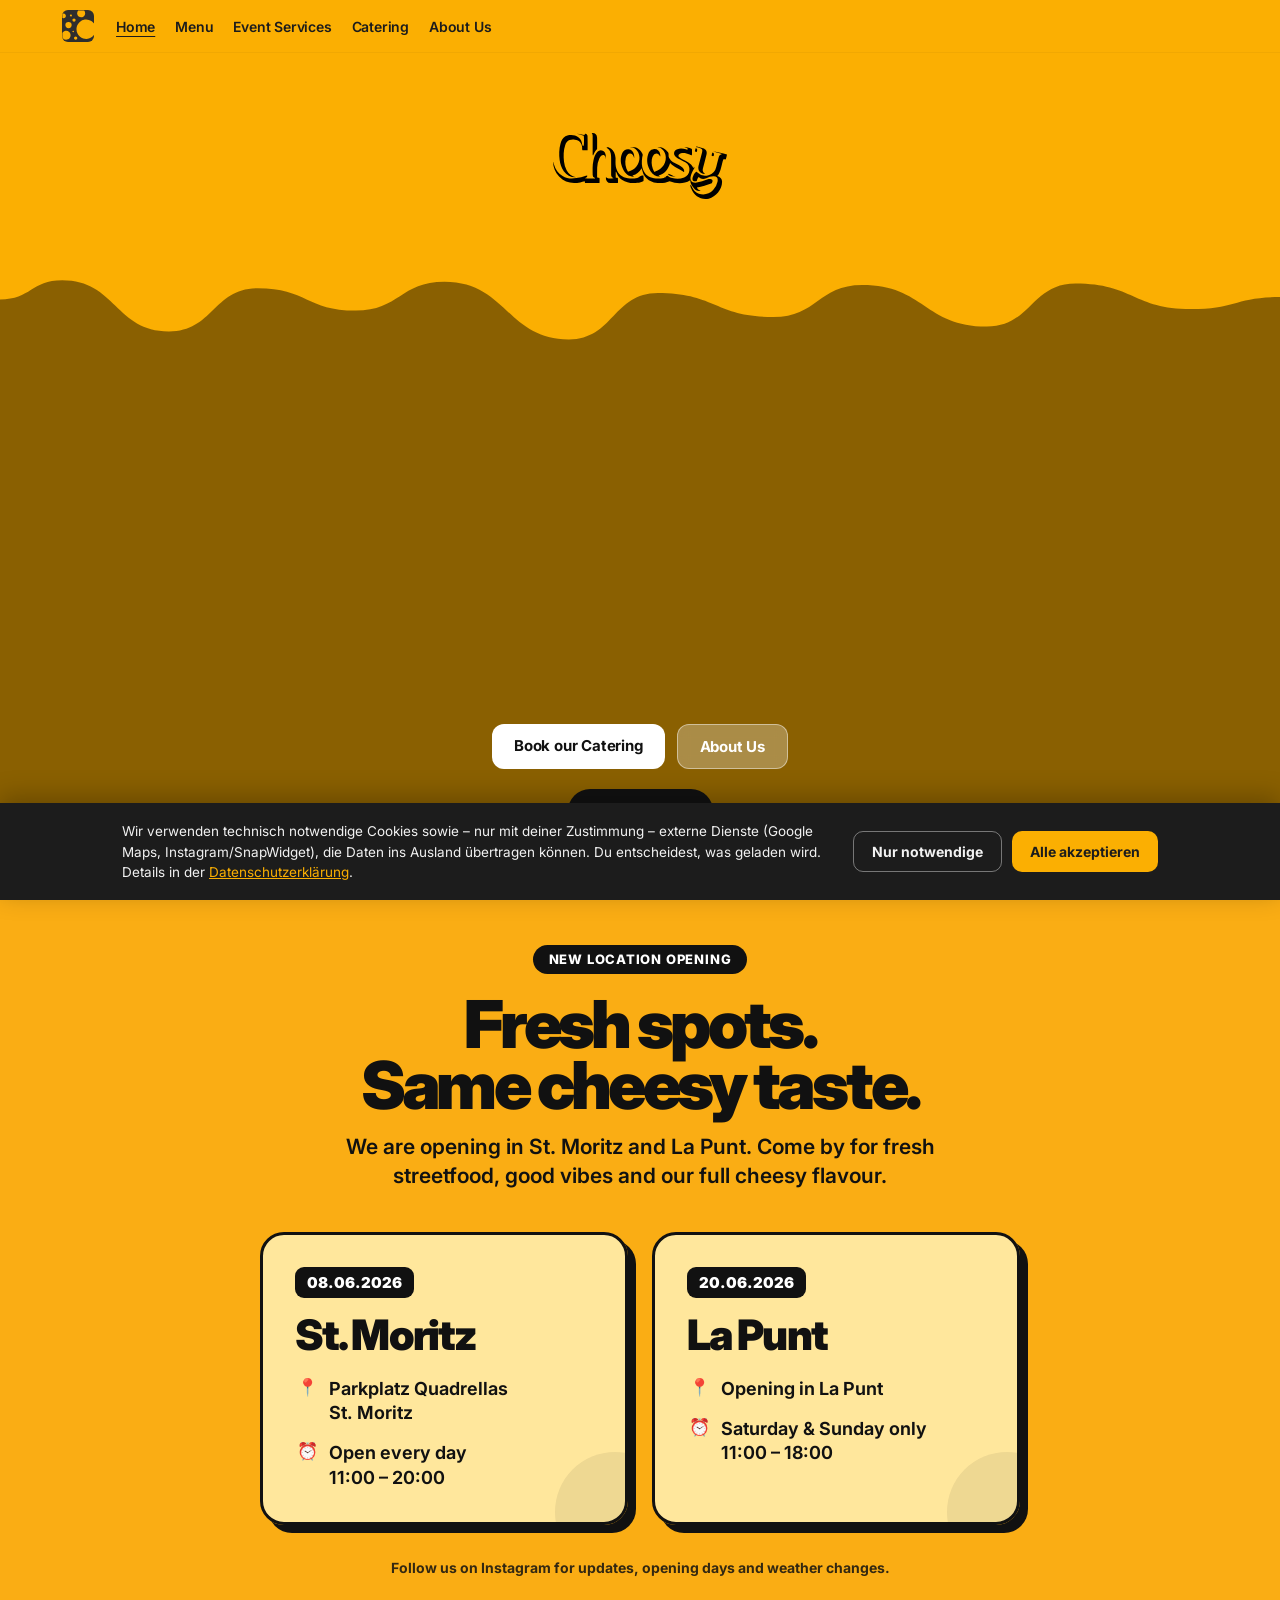
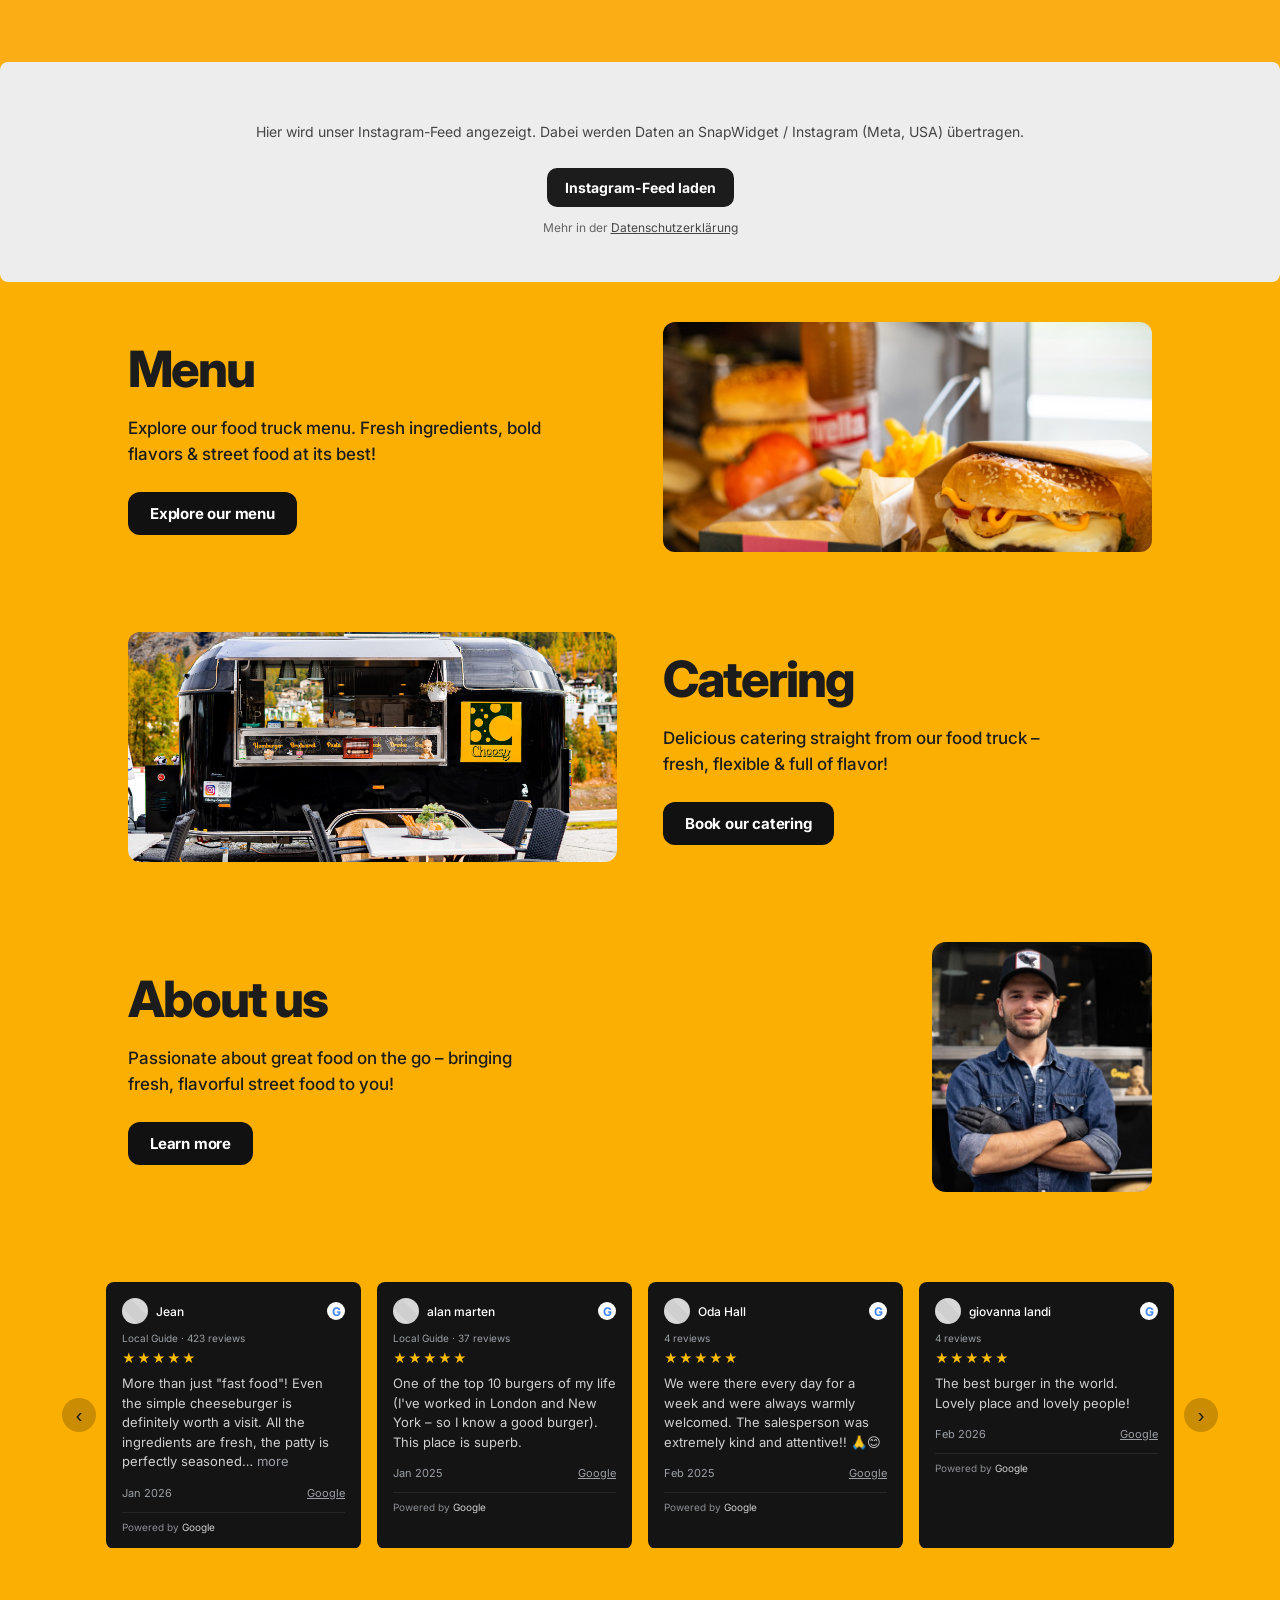
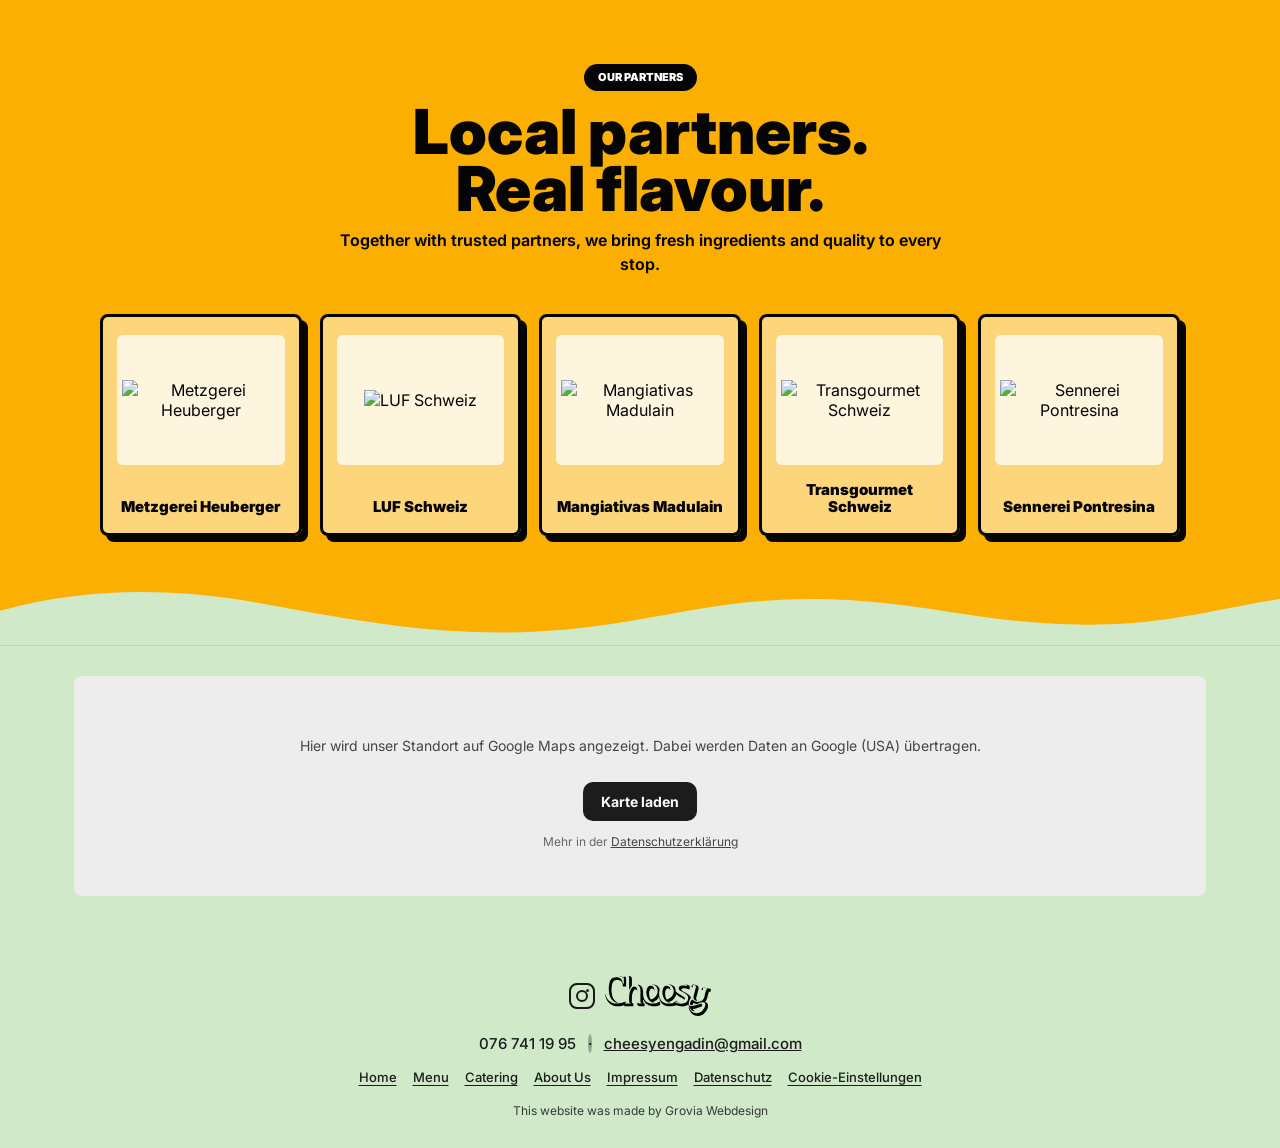
==== index.html @ 4185162b "Add legal compliance for Switzerland: Impressum, privacy policy, cookie consent banner - impressum.h" ====
﻿<!DOCTYPE html>
<html lang="en">
<head>
  <meta charset="UTF-8" />
  <meta name="viewport" content="width=device-width, initial-scale=1.0" />
  <title>Cheesy Engadin – Streetfood and Catering</title>
  <meta name="description" content="Family-run catering emphasizing local, flavorful offerings from the Engadin valley." />
  <link rel="preconnect" href="https://fonts.googleapis.com" />
  <link rel="preconnect" href="https://fonts.gstatic.com" crossorigin />
  <link href="https://fonts.googleapis.com/css2?family=Inter:wght@400;500;600;700;800;900&family=Pacifico&display=swap" rel="stylesheet" />
  <link rel="stylesheet" href="styles.css" />
</head>
<body>

  <!-- 1. HEADER / NAVBAR -->
  <header class="navbar">
    <div class="nav-inner">
      <a href="index.html" class="nav-logo" aria-label="Cheesy home">
        <img src="assets/käselogo.svg" alt="Cheesy" class="nav-logo-cheese" />
      </a>
      <nav class="nav-links" id="navLinks">
        <a href="index.html" class="active">Home</a>
        <a href="menu.html">Menu</a>
        <a href="event-services.html">Event Services</a>
        <a href="catering.html">Catering</a>
        <a href="about-us.html">About Us</a>
      </nav>
      <button class="nav-toggle" id="navToggle" aria-label="Menu" aria-expanded="false">
        <span></span><span></span><span></span>
      </button>
    </div>
  </header>

  <!-- 2. LOGO AREA -->
  <div class="logo-area">
    <a href="index.html" aria-label="Cheesy">
      <img src="assets/schriftzug.svg" alt="Cheesy" class="logo-img" />
    </a>
  </div>

  <!-- 3 + 4. HERO with melting cheese overlay -->
  <section class="hero">
    <!-- melting cheese SVG sits between yellow header area and hero image -->
    <div class="cheese-drip" aria-hidden="true">
      <svg viewBox="0 0 1440 120" preserveAspectRatio="none" xmlns="http://www.w3.org/2000/svg"><path style="fill:#fbaf02" d="M0,58 C35,58 35,34 70,34 C130,34 130,98 190,98 C240,98 240,44 290,44 C345,44 345,72 400,72 C450,72 450,36 500,36 C570,36 570,108 640,108 C690,108 690,50 740,50 C805,50 805,80 870,80 C920,80 920,40 970,40 C1040,40 1040,92 1110,92 C1160,92 1160,38 1210,38 C1275,38 1275,70 1340,70 C1390,70 1390,55 1440,55 L1440,0 L0,0 Z"/></svg>
    </div>

    <div class="hero-media">
      <video class="hero-video" autoplay muted loop playsinline>
        <source src="assets/hero_video.mp4" type="video/mp4">
      </video>
      <div class="hero-overlay"></div>
      <div class="hero-content">
        <div class="hero-buttons">
          <a href="catering.html" class="btn btn-hero-primary">Book our Catering</a>
          <a href="about-us.html" class="btn btn-hero-secondary">About Us</a>
        </div>
        <button class="hero-sound-btn" id="soundToggle" onclick="toggleSound()">
          <span class="hero-sound-icon">🔇</span>
          <span class="hero-sound-label">Sound Off</span>
        </button>
      </div>
    </div>
  </section>

  <script>
    function toggleSound() {
      const video = document.querySelector('.hero-video');
      const btn = document.getElementById('soundToggle');
      const icon = btn.querySelector('.hero-sound-icon');
      const label = btn.querySelector('.hero-sound-label');
      video.muted = !video.muted;
      if (video.muted) {
        icon.textContent = '🔇';
        label.textContent = 'Sound Off';
      } else {
        icon.textContent = '🔊';
        label.textContent = 'Sound On';
      }
    }
  </script>

  <!-- 5. OPENING -->
  <section class="cheesy-opening-section">
  <style>
    .cheesy-opening-section {
      width: 100%;
      background: #FAAD14;
      padding: 56px 18px 64px;
      font-family: Inter, Arial, sans-serif;
      color: #111;
      box-sizing: border-box;
      overflow: hidden;
    }

    .cheesy-opening-wrapper {
      max-width: 1040px;
      margin: 0 auto;
      text-align: center;
    }

    .cheesy-opening-label {
      display: inline-block;
      background: #111;
      color: #fff;
      font-size: 11px;
      font-weight: 800;
      letter-spacing: 0.06em;
      text-transform: uppercase;
      padding: 7px 13px;
      border-radius: 999px;
      margin-bottom: 20px;
      line-height: 1;
    }

    .cheesy-opening-title {
      font-size: clamp(38px, 10vw, 66px);
      line-height: 0.92;
      font-weight: 900;
      margin: 0 auto 18px;
      letter-spacing: -0.055em;
      max-width: 720px;
    }

    .cheesy-opening-subtitle {
      font-size: clamp(16px, 4vw, 21px);
      line-height: 1.35;
      max-width: 620px;
      margin: 0 auto 34px;
      font-weight: 600;
    }

    .cheesy-opening-cards {
      display: grid;
      grid-template-columns: 1fr;
      gap: 24px;
      text-align: left;
      max-width: 760px;
      margin: 0 auto;
    }

    .cheesy-opening-card {
      background: rgba(255, 235, 165, 0.94);
      border: 3px solid #111;
      border-radius: 22px;
      padding: 26px 24px 28px;
      box-shadow: 7px 7px 0 #111;
      box-sizing: border-box;
      position: relative;
      overflow: hidden;
    }

    .cheesy-opening-card::after {
      content: "";
      position: absolute;
      width: 120px;
      height: 120px;
      right: -50px;
      bottom: -50px;
      background: #111;
      opacity: 0.07;
      border-radius: 50%;
      pointer-events: none;
    }

    .cheesy-opening-date {
      display: inline-block;
      background: #111;
      color: #fff;
      font-size: 13px;
      font-weight: 900;
      padding: 8px 12px;
      border-radius: 9px;
      margin-bottom: 18px;
      line-height: 1;
      white-space: nowrap;
    }

    .cheesy-opening-card h3 {
      font-size: clamp(31px, 8vw, 42px);
      line-height: 0.92;
      font-weight: 900;
      margin: 0 0 22px;
      letter-spacing: -0.045em;
    }

    .cheesy-opening-info {
      display: flex;
      flex-direction: column;
      gap: 16px;
      font-size: 17px;
      line-height: 1.35;
      font-weight: 650;
    }

    .cheesy-opening-info-row {
      display: grid;
      grid-template-columns: 24px 1fr;
      gap: 10px;
      align-items: start;
    }

    .cheesy-opening-icon {
      width: 24px;
      font-size: 17px;
      line-height: 1.25;
      text-align: center;
    }

    .cheesy-opening-note {
      margin: 34px auto 0;
      font-size: 14px;
      line-height: 1.35;
      font-weight: 700;
      max-width: 520px;
      opacity: 0.85;
    }

    @media (min-width: 760px) {
      .cheesy-opening-section {
        padding: 72px 24px 84px;
      }

      .cheesy-opening-label {
        font-size: 13px;
        padding: 8px 16px;
      }

      .cheesy-opening-subtitle {
        margin-bottom: 42px;
      }

      .cheesy-opening-cards {
        grid-template-columns: repeat(2, minmax(0, 1fr));
      }

      .cheesy-opening-card {
        padding: 32px;
        border-radius: 24px;
        box-shadow: 8px 8px 0 #111;
      }

      .cheesy-opening-date {
        font-size: 15px;
      }

      .cheesy-opening-info {
        font-size: 18px;
      }
    }

    @media (max-width: 420px) {
      .cheesy-opening-section {
        padding: 48px 14px 56px;
      }

      .cheesy-opening-title {
        font-size: 40px;
        max-width: 330px;
      }

      .cheesy-opening-subtitle {
        font-size: 15px;
        max-width: 320px;
      }

      .cheesy-opening-card {
        padding: 24px 20px 26px;
        box-shadow: 6px 6px 0 #111;
      }

      .cheesy-opening-card h3 {
        font-size: 34px;
      }

      .cheesy-opening-info {
        font-size: 15px;
      }
    }
  </style>

  <div class="cheesy-opening-wrapper">
    <div class="cheesy-opening-label">New Location Opening</div>

    <h2 class="cheesy-opening-title">
      Fresh spots.<br>
      Same cheesy taste.
    </h2>

    <p class="cheesy-opening-subtitle">
      We are opening in St. Moritz and La Punt. Come by for fresh streetfood, good vibes and our full cheesy flavour.
    </p>

    <div class="cheesy-opening-cards">
      <article class="cheesy-opening-card">
        <span class="cheesy-opening-date">08.06.2026</span>

        <h3>St. Moritz</h3>

        <div class="cheesy-opening-info">
          <div class="cheesy-opening-info-row">
            <span class="cheesy-opening-icon">📍</span>
            <span>Parkplatz Quadrellas<br>St. Moritz</span>
          </div>

          <div class="cheesy-opening-info-row">
            <span class="cheesy-opening-icon">⏰</span>
            <span>Open every day<br>11:00 – 20:00</span>
          </div>
        </div>
      </article>

      <article class="cheesy-opening-card">
        <span class="cheesy-opening-date">20.06.2026</span>

        <h3>La Punt</h3>

        <div class="cheesy-opening-info">
          <div class="cheesy-opening-info-row">
            <span class="cheesy-opening-icon">📍</span>
            <span>Opening in La Punt</span>
          </div>

          <div class="cheesy-opening-info-row">
            <span class="cheesy-opening-icon">⏰</span>
            <span>Saturday & Sunday only<br>11:00 – 18:00</span>
          </div>
        </div>
      </article>
    </div>

    <div class="cheesy-opening-note">
      Follow us on Instagram for updates, opening days and weather changes.
    </div>
  </div>
</section>

  <!-- 6. INSTAGRAM GRID -->
  <section class="insta-grid" aria-label="Instagram feed">
    <!-- SnapWidget (lädt erst nach Cookie-Zustimmung) -->
    <script type="text/plain" data-consent-script="https://snapwidget.com/js/snapwidget.js"></script>
    <iframe data-consent-src="https://snapwidget.com/embed/1098520" class="snapwidget-widget" allowtransparency="true" frameborder="0" scrolling="no" style="border:none; overflow:hidden; width:100%; display:none;" title="CheesyEngadin"></iframe>
    <div class="consent-placeholder">
      <p>Hier wird unser Instagram-Feed angezeigt. Dabei werden Daten an SnapWidget&nbsp;/&nbsp;Instagram (Meta, USA) übertragen.</p>
      <button class="consent-load-btn" type="button">Instagram-Feed laden</button>
      <p style="font-size:12px;opacity:.8;margin:0">Mehr in der <a href="datenschutz.html">Datenschutzerklärung</a></p>
    </div>
  </section>

  <!-- 7. MENU -->
  <section class="feature" id="menu">
    <div class="feature-text">
      <h2 class="feature-title">Menu</h2>
      <p class="feature-body">Explore our food truck menu. Fresh ingredients, bold flavors &amp; street food at its best!</p>
      <a href="menu.html" class="btn">Explore our menu</a>
    </div>
    <img src="assets/menusection.jpg" alt="Menu" class="feature-media feature-img" />
  </section>

  <!-- 8. CATERING (reversed) -->
  <section class="feature reverse" id="catering">
    <img src="assets/cateringsection.jpg" alt="Catering" class="feature-media feature-img" />
    <div class="feature-text">
      <h2 class="feature-title">Catering</h2>
      <p class="feature-body">Delicious catering straight from our food truck – fresh, flexible &amp; full of flavor!</p>
      <a href="catering.html" class="btn">Book our catering</a>
    </div>
  </section>

  <!-- 9. ABOUT US -->
  <section class="feature" id="about">
    <div class="feature-text">
      <h2 class="feature-title">About us</h2>
      <p class="feature-body">Passionate about great food on the go – bringing fresh, flavorful street food to you!</p>
      <a href="about-us.html" class="btn">Learn more</a>
    </div>
    <img src="assets/aboutussection.jpg" alt="About us" class="feature-media feature-img portrait" />
  </section>

  <!-- 10. REVIEWS -->
  <section class="reviews">
    <button class="review-nav prev" aria-label="Previous reviews" id="reviewPrev">‹</button>

    <div class="review-viewport">
    <div class="review-track" id="reviewTrack">

      <article class="review-card">
        <div class="review-head">
          <span class="placeholder review-avatar"></span>
          <span class="review-name">Jean</span>
          <span class="review-g" aria-hidden="true">G</span>
        </div>
        <div class="review-meta">Local Guide · 423 reviews</div>
        <div class="stars" aria-label="5 stars">★★★★★</div>
        <p class="review-text">More than just "fast food"! Even the simple cheeseburger is definitely worth a visit. All the ingredients are fresh, the patty is perfectly seasoned… <span class="more">more</span></p>
        <div class="review-foot">
          <span class="review-date">Jan 2026</span>
          <a href="https://www.google.com/maps/place/Cheesy+Engadin" target="_blank" class="review-learn">Google</a>
        </div>
        <div class="review-powered">Powered by <span>Google</span></div>
      </article>

      <article class="review-card">
        <div class="review-head">
          <span class="placeholder review-avatar"></span>
          <span class="review-name">alan marten</span>
          <span class="review-g" aria-hidden="true">G</span>
        </div>
        <div class="review-meta">Local Guide · 37 reviews</div>
        <div class="stars" aria-label="5 stars">★★★★★</div>
        <p class="review-text">One of the top 10 burgers of my life (I've worked in London and New York – so I know a good burger). This place is superb.</p>
        <div class="review-foot">
          <span class="review-date">Jan 2025</span>
          <a href="https://www.google.com/maps/place/Cheesy+Engadin" target="_blank" class="review-learn">Google</a>
        </div>
        <div class="review-powered">Powered by <span>Google</span></div>
      </article>

      <article class="review-card">
        <div class="review-head">
          <span class="placeholder review-avatar"></span>
          <span class="review-name">Oda Hall</span>
          <span class="review-g" aria-hidden="true">G</span>
        </div>
        <div class="review-meta">4 reviews</div>
        <div class="stars" aria-label="5 stars">★★★★★</div>
        <p class="review-text">We were there every day for a week and were always warmly welcomed. The salesperson was extremely kind and attentive!! 🙏😊</p>
        <div class="review-foot">
          <span class="review-date">Feb 2025</span>
          <a href="https://www.google.com/maps/place/Cheesy+Engadin" target="_blank" class="review-learn">Google</a>
        </div>
        <div class="review-powered">Powered by <span>Google</span></div>
      </article>

      <article class="review-card">
        <div class="review-head">
          <span class="placeholder review-avatar"></span>
          <span class="review-name">giovanna landi</span>
          <span class="review-g" aria-hidden="true">G</span>
        </div>
        <div class="review-meta">4 reviews</div>
        <div class="stars" aria-label="5 stars">★★★★★</div>
        <p class="review-text">The best burger in the world. Lovely place and lovely people!</p>
        <div class="review-foot">
          <span class="review-date">Feb 2026</span>
          <a href="https://www.google.com/maps/place/Cheesy+Engadin" target="_blank" class="review-learn">Google</a>
        </div>
        <div class="review-powered">Powered by <span>Google</span></div>
      </article>

      <article class="review-card">
        <div class="review-head">
          <span class="placeholder review-avatar"></span>
          <span class="review-name">Stalla Madulain</span>
          <span class="review-g" aria-hidden="true">G</span>
        </div>
        <div class="review-meta">2 reviews</div>
        <div class="stars" aria-label="5 stars">★★★★★</div>
        <p class="review-text">Best burger and fries in the Engadine! Thank you so much, Super Toni!</p>
        <div class="review-foot">
          <span class="review-date">Mar 2026</span>
          <a href="https://www.google.com/maps/place/Cheesy+Engadin" target="_blank" class="review-learn">Google</a>
        </div>
        <div class="review-powered">Powered by <span>Google</span></div>
      </article>

      <article class="review-card">
        <div class="review-head">
          <span class="placeholder review-avatar"></span>
          <span class="review-name">Em</span>
          <span class="review-g" aria-hidden="true">G</span>
        </div>
        <div class="review-meta">12 reviews</div>
        <div class="stars" aria-label="5 stars">★★★★★</div>
        <p class="review-text">Google brought us here as we were looking for food after a walk into the valley. Owner was friendly. Food was warm and tasty.</p>
        <div class="review-foot">
          <span class="review-date">Sep 2024</span>
          <a href="https://www.google.com/maps/place/Cheesy+Engadin" target="_blank" class="review-learn">Google</a>
        </div>
        <div class="review-powered">Powered by <span>Google</span></div>
      </article>

      <article class="review-card">
        <div class="review-head">
          <span class="placeholder review-avatar"></span>
          <span class="review-name">Thomas Schmidt</span>
          <span class="review-g" aria-hidden="true">G</span>
        </div>
        <div class="review-meta">1 review</div>
        <div class="stars" aria-label="5 stars">★★★★★</div>
        <p class="review-text">Great burgers, great music and great weather.</p>
        <div class="review-foot">
          <span class="review-date">Oct 2025</span>
          <a href="https://www.google.com/maps/place/Cheesy+Engadin" target="_blank" class="review-learn">Google</a>
        </div>
        <div class="review-powered">Powered by <span>Google</span></div>
      </article>

      <article class="review-card">
        <div class="review-head">
          <span class="placeholder review-avatar"></span>
          <span class="review-name">Felix Meyer</span>
          <span class="review-g" aria-hidden="true">G</span>
        </div>
        <div class="review-meta">3 reviews</div>
        <div class="stars" aria-label="5 stars">★★★★★</div>
        <p class="review-text">We had great burgers with our class! 🍔 Super nice guy.</p>
        <div class="review-foot">
          <span class="review-date">Jun 2025</span>
          <a href="https://www.google.com/maps/place/Cheesy+Engadin" target="_blank" class="review-learn">Google</a>
        </div>
        <div class="review-powered">Powered by <span>Google</span></div>
      </article>

      <article class="review-card">
        <div class="review-head">
          <span class="placeholder review-avatar"></span>
          <span class="review-name">Aud Krubert</span>
          <span class="review-g" aria-hidden="true">G</span>
        </div>
        <div class="review-meta">5 reviews</div>
        <div class="stars" aria-label="5 stars">★★★★★</div>
        <p class="review-text">Great atmosphere 🙌🏼</p>
        <div class="review-foot">
          <span class="review-date">Feb 2025</span>
          <a href="https://www.google.com/maps/place/Cheesy+Engadin" target="_blank" class="review-learn">Google</a>
        </div>
        <div class="review-powered">Powered by <span>Google</span></div>
      </article>

      <article class="review-card">
        <div class="review-head">
          <span class="placeholder review-avatar"></span>
          <span class="review-name">Ruben Martin</span>
          <span class="review-g" aria-hidden="true">G</span>
        </div>
        <div class="review-meta">Local Guide · 54 reviews</div>
        <div class="stars" aria-label="5 stars">★★★★★</div>
        <p class="review-text">Friendly and easy-going. Fair value for money.</p>
        <div class="review-foot">
          <span class="review-date">Jul 2025</span>
          <a href="https://www.google.com/maps/place/Cheesy+Engadin" target="_blank" class="review-learn">Google</a>
        </div>
        <div class="review-powered">Powered by <span>Google</span></div>
      </article>

      <article class="review-card">
        <div class="review-head">
          <span class="placeholder review-avatar"></span>
          <span class="review-name">Elisa Bazzi</span>
          <span class="review-g" aria-hidden="true">G</span>
        </div>
        <div class="review-meta">1 review</div>
        <div class="stars" aria-label="5 stars">★★★★★</div>
        <p class="review-text">Found at the Street Food Festival in Meilen: a very good burger!</p>
        <div class="review-foot">
          <span class="review-date">Jun 2026</span>
          <a href="https://www.google.com/maps/place/Cheesy+Engadin" target="_blank" class="review-learn">Google</a>
        </div>
        <div class="review-powered">Powered by <span>Google</span></div>
      </article>

    </div>
    </div>

    <button class="review-nav next" aria-label="Next reviews" id="reviewNext">›</button>
  </section>

  <script>
    (function() {
      const track = document.getElementById('reviewTrack');
      const viewport = track.parentElement;

      // Clone all cards for seamless infinite loop
      const origCards = Array.from(track.querySelectorAll('.review-card'));
      origCards.forEach(c => track.appendChild(c.cloneNode(true)));

      const perPage = () => window.innerWidth <= 640 ? 1 : window.innerWidth <= 1024 ? 2 : 4;
      let cardWidth = 0;
      let currentIndex = 0;
      let transitioning = false;
      let autoTimer;

      function getCardWidth() {
        const cards = track.querySelectorAll('.review-card');
        if (!cards.length) return 0;
        const style = window.getComputedStyle(cards[0]);
        return cards[0].offsetWidth + parseInt(style.marginRight || 0) + 16;
      }

      function goTo(index, animate = true) {
        const cards = track.querySelectorAll('.review-card');
        const total = origCards.length;
        cardWidth = getCardWidth();
        const pp = perPage();

        if (!animate) {
          track.style.transition = 'none';
        } else {
          track.style.transition = 'transform 0.5s ease';
        }
        track.style.transform = `translateX(-${index * cardWidth}px)`;
        currentIndex = index;

        // Seamless jump: if past the original set, silently reset
        if (animate) {
          transitioning = true;
          setTimeout(() => {
            if (currentIndex >= total) {
              currentIndex = currentIndex - total;
              goTo(currentIndex, false);
            } else if (currentIndex < 0) {
              currentIndex = currentIndex + total;
              goTo(currentIndex, false);
            }
            transitioning = false;
          }, 500);
        }
      }

      function next() {
        if (transitioning) return;
        goTo(currentIndex + perPage());
        resetAuto();
      }

      function prev() {
        if (transitioning) return;
        goTo(currentIndex - perPage());
        resetAuto();
      }

      function resetAuto() {
        clearInterval(autoTimer);
        autoTimer = setInterval(() => goTo(currentIndex + 1), 3500);
      }

      document.getElementById('reviewNext').addEventListener('click', next);
      document.getElementById('reviewPrev').addEventListener('click', prev);

      function init() {
        goTo(0, false);
        resetAuto();
      }

      window.addEventListener('resize', () => { goTo(currentIndex, false); });
      init();
    })();
  </script>

  <!-- 10. PARTNERS SECTION -->
  <section class="partners-section">
    <style>
      .partners-section {
        width: 100%;
        padding: 76px 20px 70px;
        background: transparent;
        font-family: inherit;
        color: #050505;
        box-sizing: border-box;
      }

      .partners-wrap {
        max-width: 1080px;
        margin: 0 auto;
        text-align: center;
      }

      .partners-kicker {
        display: inline-block;
        margin-bottom: 12px;
        padding: 8px 14px;
        border-radius: 999px;
        background: #050505;
        color: #ffffff;
        font-size: 11px;
        font-weight: 900;
        line-height: 1;
        text-transform: uppercase;
        letter-spacing: 0;
      }

      .partners-title {
        margin: 0 0 12px;
        font-size: clamp(36px, 6vw, 62px);
        line-height: 0.92;
        font-weight: 950;
        letter-spacing: 0;
      }

      .partners-subtitle {
        max-width: 620px;
        margin: 0 auto 38px;
        font-size: 16px;
        line-height: 1.45;
        font-weight: 650;
      }

      .partners-grid {
        display: grid;
        grid-template-columns: repeat(5, 1fr);
        gap: 18px;
        align-items: stretch;
      }

      .partner-card {
        min-height: 205px;
        padding: 18px 14px 18px;
        border: 3px solid #050505;
        border-radius: 8px;
        background: rgba(255, 255, 255, 0.48);
        box-shadow: 6px 6px 0 #050505;
        display: flex;
        flex-direction: column;
        justify-content: space-between;
        align-items: center;
        box-sizing: border-box;
      }

      .partner-logo-box {
        width: 100%;
        height: 130px;
        display: flex;
        align-items: center;
        justify-content: center;
        margin-bottom: 16px;
        background: rgba(255, 255, 255, 0.76);
        border-radius: 6px;
        overflow: hidden;
      }

      .partner-logo-box img {
        max-width: 94%;
        max-height: 112px;
        width: auto;
        height: auto;
        object-fit: contain;
        display: block;
      }

      .partner-name {
        margin: 0;
        font-size: 15px;
        line-height: 1.15;
        font-weight: 950;
      }

      @media (max-width: 1000px) {
        .partners-grid {
          grid-template-columns: repeat(3, 1fr);
        }

        .partner-card {
          min-height: 200px;
        }
      }

      @media (max-width: 640px) {
        .partners-section {
          padding: 58px 16px 56px;
        }

        .partners-grid {
          grid-template-columns: repeat(2, 1fr);
          gap: 14px;
        }

        .partner-card {
          min-height: 178px;
          padding: 14px 11px 15px;
          box-shadow: 4px 4px 0 #050505;
        }

        .partner-logo-box {
          height: 108px;
          margin-bottom: 13px;
        }

        .partner-logo-box img {
          max-width: 96%;
          max-height: 94px;
        }

        .partner-name {
          font-size: 13px;
        }
      }

      @media (max-width: 380px) {
        .partners-grid {
          grid-template-columns: 1fr;
        }

        .partner-logo-box {
          height: 120px;
        }

        .partner-logo-box img {
          max-height: 104px;
        }
      }
    </style>

    <div class="partners-wrap">
      <span class="partners-kicker">Our Partners</span>
      <h2 class="partners-title">Local partners.<br>Real flavour.</h2>
      <p class="partners-subtitle">
        Together with trusted partners, we bring fresh ingredients and quality to every stop.
      </p>

      <div class="partners-grid">
        <article class="partner-card">
          <div class="partner-logo-box">
            <img src="https://raw.githubusercontent.com/didilol001/cheesyengadinmenu/refs/heads/main/7a18257a-7c4a-48da-b5d4-4a9f323f8e9f.png" alt="Metzgerei Heuberger">
          </div>
          <p class="partner-name">Metzgerei Heuberger</p>
        </article>

        <article class="partner-card">
          <div class="partner-logo-box">
            <img src="https://raw.githubusercontent.com/didilol001/cheesyengadinmenu/refs/heads/main/Screenshot%202026-06-09%20194906.png" alt="LUF Schweiz">
          </div>
          <p class="partner-name">LUF Schweiz</p>
        </article>

        <article class="partner-card">
          <div class="partner-logo-box">
            <img src="https://github.com/didilol001/cheesyengadinmenu/blob/main/cropped-Logo_MangiativasKlein_4.png?raw=true" alt="Mangiativas Madulain">
          </div>
          <p class="partner-name">Mangiativas Madulain</p>
        </article>

        <article class="partner-card">
          <div class="partner-logo-box">
            <img src="https://raw.githubusercontent.com/didilol001/cheesyengadinmenu/refs/heads/main/Transgourmet_Schweiz.png" alt="Transgourmet Schweiz">
          </div>
          <p class="partner-name">Transgourmet Schweiz</p>
        </article>

        <article class="partner-card">
          <div class="partner-logo-box">
            <img src="https://raw.githubusercontent.com/didilol001/cheesyengadinmenu/refs/heads/main/Sennerei_balken_www_rgb.jpg" alt="Sennerei Pontresina">
          </div>
          <p class="partner-name">Sennerei Pontresina</p>
        </article>
      </div>
    </div>
  </section>

  <!-- 11. WAVE + MAP -->
  <section class="map-section">
    <div class="wave-top" aria-hidden="true">
      <svg viewBox="0 0 1200 120" preserveAspectRatio="none" xmlns="http://www.w3.org/2000/svg">
        <path fill="#CFE9C9" d="M0,60 C80,20 160,20 240,46 C330,76 410,104 500,96
          C600,88 660,40 760,40 C860,40 920,84 1020,84 C1100,84 1150,52 1200,40 L1200,120 L0,120 Z" />
      </svg>
    </div>
    <div class="map-inner">
      <iframe
        data-consent-src="https://www.google.com/maps?q=46.4978963,9.8377267&z=15&output=embed"
        class="map-iframe"
        style="border:0; border-radius: 4px; width: 100%; height: 420px; display:none;"
        allowfullscreen=""
        loading="lazy"
        referrerpolicy="no-referrer-when-downgrade"
        title="Cheesy Engadin Location">
      </iframe>
      <div class="consent-placeholder">
        <p>Hier wird unser Standort auf Google Maps angezeigt. Dabei werden Daten an Google (USA) übertragen.</p>
        <button class="consent-load-btn" type="button">Karte laden</button>
        <p style="font-size:12px;opacity:.8;margin:0">Mehr in der <a href="datenschutz.html">Datenschutzerklärung</a></p>
      </div>
    </div>
  </section>

  <!-- 12. FOOTER -->
  <footer class="footer">
    <div class="footer-logo">
      <span class="footer-insta" aria-hidden="true"></span>
      <img src="assets/schriftzug.svg" alt="Cheesy" class="footer-logo-img" />
    </div>
    <p class="footer-contact">
      <span>076 741 19 95</span>
      <span class="dot">·</span>
      <a href="mailto:cheesyengadin@gmail.com">cheesyengadin@gmail.com</a>
    </p>
    <nav class="footer-nav">
      <a href="index.html">Home</a>
      <a href="menu.html">Menu</a>
      <a href="catering.html">Catering</a>
      <a href="about-us.html">About Us</a>
      <a href="impressum.html">Impressum</a>
      <a href="datenschutz.html">Datenschutz</a>
      <a href="#" data-cookie-settings>Cookie-Einstellungen</a>
    </nav>
    <p class="footer-credit">This website was made by Grovia Webdesign</p>
  </footer>

  <script>
    (function(){
      var t=document.getElementById('navToggle');
      var l=document.getElementById('navLinks');
      if(t&&l){t.addEventListener('click',function(){var o=l.classList.toggle('open');t.classList.toggle('open',o);t.setAttribute('aria-expanded',o);});}
    })();
  </script>
  <div id="cookieBanner" class="cookie-banner" role="dialog" aria-label="Cookie-Hinweis" style="display:none">
    <div class="cookie-inner">
      <p class="cookie-text">Wir verwenden technisch notwendige Cookies sowie &ndash; nur mit deiner Zustimmung &ndash; externe Dienste (Google Maps, Instagram/SnapWidget), die Daten ins Ausland &uuml;bertragen k&ouml;nnen. Du entscheidest, was geladen wird. Details in der <a href="datenschutz.html">Datenschutzerkl&auml;rung</a>.</p>
      <div class="cookie-buttons">
        <button id="cookieReject" class="cookie-btn cookie-btn-secondary" type="button">Nur notwendige</button>
        <button id="cookieAccept" class="cookie-btn cookie-btn-primary" type="button">Alle akzeptieren</button>
      </div>
    </div>
  </div>
  <script src="assets/cookie-consent.js"></script>
</body>
</html>
---- styles.css ----
/* ============================================================
   Cheesy Engadin – Design Clone
   ============================================================ */

:root {
  --cheese: #fbaf02;          /* main cheese yellow/orange (brand colour) */
  --cheese-dark: #e89c00;
  --dark: #141414;            /* buttons / review cards */
  --cream: #FBE7B0;
  --mint: #CFE9C9;
  --placeholder: #cfcfcf;     /* neutral grey for all image placeholders */
  --placeholder-2: #c4c4c4;
  --star: #FBBC04;
  --text: #1a1a1a;
  --white: #ffffff;
}

* { box-sizing: border-box; }

html { scroll-behavior: smooth; }

body {
  margin: 0;
  font-family: "Inter", system-ui, -apple-system, "Segoe UI", sans-serif;
  background: var(--cheese);
  color: #1C1C1C;
  -webkit-font-smoothing: antialiased;
  overflow-x: hidden;
}

img { max-width: 100%; display: block; }

/* ---- Shared placeholder ---- */
.placeholder {
  background:
    repeating-linear-gradient(45deg, rgba(255,255,255,.18) 0 12px, transparent 12px 24px),
    var(--placeholder);
  background-blend-mode: overlay;
  position: relative;
}
.placeholder::after {
  content: "";
  position: absolute;
  inset: 0;
  margin: auto;
  width: 34px; height: 28px;
  background: rgba(255,255,255,.55);
  border-radius: 4px;
  -webkit-mask: url("data:image/svg+xml,%3Csvg xmlns='http://www.w3.org/2000/svg' viewBox='0 0 24 24'%3E%3Cpath d='M21 19V5a2 2 0 0 0-2-2H5a2 2 0 0 0-2 2v14a2 2 0 0 0 2 2h14a2 2 0 0 0 2-2zM8.5 11l2.5 3 3.5-4.5 4.5 6H5l3.5-4.5z'/%3E%3C/svg%3E") center/contain no-repeat;
  mask: url("data:image/svg+xml,%3Csvg xmlns='http://www.w3.org/2000/svg' viewBox='0 0 24 24'%3E%3Cpath d='M21 19V5a2 2 0 0 0-2-2H5a2 2 0 0 0-2 2v14a2 2 0 0 0 2 2h14a2 2 0 0 0 2-2zM8.5 11l2.5 3 3.5-4.5 4.5 6H5l3.5-4.5z'/%3E%3C/svg%3E") center/contain no-repeat;
  opacity: .8;
}

/* ---- Buttons ---- */
.btn {
  display: inline-block;
  background: #111;
  color: #fff;
  text-decoration: none;
  font-family: "Inter", system-ui, sans-serif;
  font-size: 15px;
  font-weight: 700;
  letter-spacing: -0.2px;
  padding: 14px 22px;
  border-radius: 12px;
  line-height: 1;
  transition: background .15s ease, transform .15s ease;
}
.btn:hover { background: #000; transform: translateY(-1px); }

/* ---- Wordmark (script logo) ---- */
.wordmark {
  font-family: "Pacifico", "Brush Script MT", cursive;
  color: var(--text);
  font-weight: 400;
  letter-spacing: .5px;
}

/* ============================================================
   1. NAVBAR
   ============================================================ */
.navbar {
  position: sticky;
  top: 0;
  z-index: 50;
  background: var(--cheese);
  border-bottom: 1px solid rgba(0,0,0,.04);
}
.nav-inner {
  max-width: 1200px;
  margin: 0 auto;
  padding: 10px 22px;
  display: flex;
  align-items: center;
  gap: 22px;
}
.nav-logo { display: flex; align-items: center; }
.nav-logo-cheese {
  height: 32px;
  width: auto;
  display: block;
  filter: brightness(1.2);
  border-radius: 6px;
}
.nav-links {
  display: flex;
  align-items: center;
  gap: 20px;
}
.nav-links a {
  color: #1C1C1C;
  text-decoration: none;
  font-size: 14px;
  font-weight: 600;
  letter-spacing: -0.2px;
}
.nav-links a.active { text-decoration: underline; text-underline-offset: 4px; }
.nav-links a:hover { opacity: .7; }
.nav-cheese-logo {
  margin-left: auto;
  height: 44px;
  width: auto;
  display: block;
  object-fit: contain;
  filter: brightness(1.2);
}

/* Hamburger toggle (mobile only) */
.nav-toggle {
  display: none;
  margin-left: auto;
  flex-direction: column;
  justify-content: center;
  gap: 5px;
  width: 40px;
  height: 40px;
  padding: 8px;
  background: transparent;
  border: none;
  cursor: pointer;
}
.nav-toggle span {
  display: block;
  width: 100%;
  height: 3px;
  background: #1C1C1C;
  border-radius: 2px;
  transition: transform .25s ease, opacity .2s ease;
}
.nav-toggle.open span:nth-child(1) { transform: translateY(8px) rotate(45deg); }
.nav-toggle.open span:nth-child(2) { opacity: 0; }
.nav-toggle.open span:nth-child(3) { transform: translateY(-8px) rotate(-45deg); }

/* ============================================================
   2. LOGO AREA
   ============================================================ */
.logo-area {
  background: var(--cheese);
  text-align: center;
  padding: 80px 0 40px;
}
.logo-area .wordmark {
  font-size: 44px;
}
.logo-img {
  height: 66px;
  width: auto;
  display: inline-block;
  vertical-align: middle;
}

/* ============================================================
   3 + 4. HERO
   ============================================================ */
.hero {
  position: relative;
  background: var(--cheese);
  padding-top: 14px;   /* gelbes Band über dem Käse */
}
/* melting cheese drip overlay */
.cheese-drip {
  position: absolute;
  top: 14px;           /* Käse auf die neue Gelb→Grau-Grenze schieben (= padding-top) */
  left: 0;
  width: 100%;
  z-index: 3;
  line-height: 0;
  pointer-events: none;
}
.cheese-drip svg {
  display: block;
  width: 100%;
  height: 96px;
}
.hero-media {
  position: relative;
  height: 620px;
  overflow: hidden;
}

.hero-media:has(.hero-img) {
  height: 480px;
}
.hero-video,
.hero-img {
  position: absolute;
  inset: 0;
  width: 100%;
  height: 100%;
  object-fit: cover;
  object-position: center 20%;
}
.hero-media.placeholder::after { display: none; }
.hero-overlay {
  position: absolute;
  inset: 0;
  background: rgba(0,0,0,.45);
  z-index: 1;
}
.hero-content {
  position: relative;
  z-index: 2;
  height: 100%;
  display: flex;
  flex-direction: column;
  align-items: center;
  justify-content: flex-end;
  text-align: center;
  padding: 0 20px 40px;
}

.hero-content:has(.hero-title-text) {
  justify-content: center;
  padding: 0 20px;
}
.hero-title {
  color: var(--white);
  font-size: 60px;
  font-weight: 800;
  letter-spacing: -2px;
  line-height: 1.2;
  margin: 0 0 22px;
  align-self: stretch;
  text-align: center;
  text-shadow: 0 2px 10px rgba(0,0,0,.35);
}

.hero-title-text {
  color: var(--white);
  font-size: 72px;
  font-weight: 800;
  letter-spacing: -2px;
  line-height: 1.2;
  margin: 0;
  text-align: center;
  text-shadow: 0 2px 10px rgba(0,0,0,.35);
}
.hero-buttons { display: flex; gap: 12px; }

/* Hero-specific button overrides */
.btn-hero-primary {
  background: #fff;
  color: #111;
}
.btn-hero-primary:hover { background: #f0f0f0; transform: translateY(-1px); }

.btn-hero-secondary {
  background: rgba(255,255,255,0.28);
  color: #fff;
  backdrop-filter: blur(6px);
  -webkit-backdrop-filter: blur(6px);
  border: 1.5px solid rgba(255,255,255,0.45);
}
.btn-hero-secondary:hover { background: rgba(255,255,255,0.38); transform: translateY(-1px); }

/* Sound toggle button */
.hero-sound-btn {
  margin-top: 20px;
  display: inline-flex;
  align-items: center;
  gap: 8px;
  background: #111;
  color: #fff;
  border: none;
  font-family: "Inter", system-ui, sans-serif;
  font-size: 15px;
  font-weight: 700;
  padding: 14px 22px;
  border-radius: 999px;
  cursor: pointer;
  line-height: 1;
  transition: background .15s ease, transform .15s ease;
}
.hero-sound-btn:hover { background: #000; transform: translateY(-1px); }
.hero-sound-icon { font-size: 16px; line-height: 1; }

/* ============================================================
   5. STATUS
   ============================================================ */
.status {
  background: var(--cheese);
  text-align: center;
  padding: 46px 20px 30px;
}
.status-title {
  font-size: 50px;
  font-weight: 800;
  letter-spacing: -2px;
  line-height: 1.2;
  color: #1C1C1C;
  margin: 0 0 18px;
}
.status-btn { margin-bottom: 26px; }
.status-insta {
  font-size: 16px;
  font-weight: 500;
  color: #1C1C1C;
  margin: 0;
}
.status-insta span { font-weight: 700; }
.status-arrow {
  font-size: 26px;
  margin-top: 6px;
  opacity: .8;
  line-height: 1;
}

/* ============================================================
   6. INSTAGRAM GRID
   ============================================================ */
.insta-grid {
  display: block;
  background: var(--cheese);
}
.insta-grid iframe {
  display: block;
  width: 100%;
}

/* ============================================================
   7-9. FEATURE SECTIONS (Menu / Catering / About)
   ============================================================ */
.feature {
  max-width: 1080px;
  margin: 0 auto;
  padding: 40px 28px;
  display: grid;
  grid-template-columns: 1fr 1fr;
  gap: 46px;
  align-items: center;
}
.feature-text { max-width: 420px; }
.feature-title {
  font-size: 50px;
  font-weight: 800;
  letter-spacing: -2px;
  line-height: 1.2;
  color: #1C1C1C;
  margin: 0 0 16px;
}
.feature-body {
  font-size: 17px;
  font-weight: 500;
  line-height: 1.55;
  color: #1C1C1C;
  margin: 0 0 24px;
}
.feature-media {
  height: 230px;
  border-radius: 12px;
}
.feature-img {
  width: 100%;
  height: 230px;
  object-fit: cover;
  border-radius: 12px;
  display: block;
}
.feature-media.portrait,
.feature-img.portrait {
  height: 250px;
  max-width: 220px;
  margin-left: auto;
  border-radius: 14px;
}

/* ============================================================
   10. REVIEWS
   ============================================================ */
.reviews {
  position: relative;
  max-width: 1180px;
  margin: 20px auto 10px;
  padding: 30px 56px;
}
.review-viewport {
  overflow: hidden;
  width: 100%;
}
.review-track {
  display: flex;
  gap: 16px;
  will-change: transform;
}
.review-card {
  background: var(--dark);
  color: #e9e9e9;
  border-radius: 8px;
  padding: 16px;
  font-size: 13px;
  font-family: "Inter", system-ui, sans-serif;
  flex: 0 0 calc(25% - 12px);
  min-width: 0;
  box-sizing: border-box;
}
@media (max-width: 1024px) {
  .review-card { flex: 0 0 calc(50% - 8px); }
}
@media (max-width: 640px) {
  .review-card { flex: 0 0 100%; }
}
.review-head {
  display: flex;
  align-items: center;
  gap: 8px;
  margin-bottom: 8px;
}
.review-avatar {
  width: 26px; height: 26px;
  border-radius: 50%;
  flex: 0 0 auto;
}
.review-avatar::after { display: none; }
.review-name { font-size: 12px; font-weight: 500; color: #fff; }
.review-g {
  margin-left: auto;
  font-weight: 700;
  color: #4285F4;
  background: #fff;
  width: 18px; height: 18px;
  display: grid; place-items: center;
  border-radius: 50%;
  font-size: 12px;
}
.review-meta { font-size: 10px; color: #9aa0a6; margin-bottom: 6px; }
.stars { color: var(--star); letter-spacing: 1px; margin-bottom: 8px; font-size: 13px; }
.review-text { margin: 0 0 14px; line-height: 1.5; color: #cfcfcf; }
.review-text .more { color: #9aa0a6; }
.review-foot {
  display: flex;
  justify-content: space-between;
  align-items: center;
  font-size: 11px;
  color: #9aa0a6;
  margin-bottom: 12px;
}
.review-learn { color: #9aa0a6; text-decoration: underline; }
.review-powered {
  font-size: 10px;
  color: #8a8f94;
  border-top: 1px solid rgba(255,255,255,.08);
  padding-top: 8px;
}
.review-powered span { color: #cfcfcf; }
.review-nav {
  position: absolute;
  top: 50%;
  transform: translateY(-50%);
  width: 34px; height: 34px;
  border-radius: 50%;
  border: none;
  background: rgba(0,0,0,.2);
  color: var(--text);
  font-size: 20px;
  cursor: pointer;
  display: grid;
  place-items: center;
}
.review-nav.prev { left: 12px; }
.review-nav.next { right: 12px; }
.review-nav:hover { background: rgba(0,0,0,.35); }

/* ============================================================
   11. WAVE + MAP
   ============================================================ */
.map-section {
  position: relative;
  background: var(--mint);
  padding: 0 0 40px;
  margin-top: 40px;
}
.wave-top {
  position: absolute;
  top: -1px;
  left: 0;
  width: 100%;
  line-height: 0;
  transform: translateY(-99%);
}
.wave-top svg { display: block; width: 100%; height: 70px; }
.map-inner {
  max-width: 1180px;
  margin: 0 auto;
  padding: 30px 24px 0;
}
.map-placeholder {
  height: 420px;
  border-radius: 4px;
  overflow: hidden;
}
.map-placeholder::after { display: none; }
.map-card {
  position: absolute;
  top: 16px; left: 16px;
  background: #fff;
  border-radius: 4px;
  padding: 10px 12px;
  font-size: 11px;
  line-height: 1.5;
  box-shadow: 0 1px 6px rgba(0,0,0,.25);
  display: flex;
  flex-direction: column;
  gap: 3px;
  max-width: 220px;
  color: #333;
}
.map-card strong { font-size: 13px; }
.map-card-stars { color: #e7711b; font-weight: 600; }
.map-hint {
  position: absolute;
  inset: 0;
  display: grid;
  place-items: center;
  color: #fff;
  font-size: 15px;
  font-weight: 500;
  background: rgba(0,0,0,.12);
  text-shadow: 0 1px 4px rgba(0,0,0,.4);
}
.map-pin {
  position: absolute;
  top: 50%; left: 50%;
  transform: translate(-50%, -100%);
  font-size: 30px;
}

/* ============================================================
   12. FOOTER
   ============================================================ */
/* ============================================================
   EVENT SERVICES SECTION
   ============================================================ */
.cheesy-engadin-section {
  background-color: #fbaf02;
  color: #272626;
  padding: 5rem 1.5rem;
  font-family: "Inter", system-ui, -apple-system, "Segoe UI", sans-serif;
  font-size: 1rem;
  text-align: center;
}

.container {
  max-width: 1100px;
  margin: 0 auto;
}

.intro p {
  font-size: 1.15rem;
  line-height: 1.7;
  max-width: 900px;
  margin: 0 auto 1.5rem;
  font-weight: 500;
  letter-spacing: -0.5px;
}

.intro p strong {
  font-weight: 700;
}

.cheesy-engadin-section h2 {
  margin-top: 0;
  margin-bottom: 2.5rem;
  font-size: 2.2rem;
  font-weight: 800;
  letter-spacing: -1px;
  text-align: center;
}

.services-grid {
  display: grid;
  grid-template-columns: repeat(3, 1fr);
  gap: 2.5rem;
  margin-bottom: 4rem;
}

.service-card {
  background: rgba(255, 255, 255, 0.28);
  padding: 2.5rem;
  border-radius: 16px;
  height: 100%;
  backdrop-filter: blur(8px);
  transition: transform 0.3s ease, box-shadow 0.3s ease;
  box-shadow: 0 4px 16px rgba(0, 0, 0, 0.08);
}

.service-card:hover {
  transform: translateY(-4px);
  box-shadow: 0 8px 24px rgba(0, 0, 0, 0.12);
}

.service-card h3 {
  font-size: 1.45rem;
  font-weight: 700;
  margin: 0 0 1rem 0;
  letter-spacing: -0.5px;
}

.service-card p {
  line-height: 1.6;
  margin: 0 0 1.2rem 0;
  font-weight: 500;
}

.service-card ul {
  padding-left: 1.5rem;
  margin: 1.2rem 0;
  text-align: left;
}

.service-card ul li {
  margin-bottom: 0.6rem;
  line-height: 1.5;
  font-weight: 500;
}

.note {
  font-style: italic;
  font-size: 0.95rem;
  margin-top: 1.2rem;
  opacity: 0.95;
  font-weight: 500;
}

.why-section {
  margin-top: 5rem;
  padding-top: 3rem;
  border-top: 2px solid rgba(0, 0, 0, 0.08);
}

.why-section h2,
.collaborations h2 {
  font-size: 2rem;
  font-weight: 800;
  margin-bottom: 2rem;
  letter-spacing: -0.8px;
}

.why-list {
  columns: 2;
  column-gap: 3.5rem;
  max-width: 900px;
  margin: 0 auto;
  text-align: left;
}

.why-list li {
  margin-bottom: 1.2rem;
  font-weight: 600;
  line-height: 1.6;
  break-inside: avoid;
}

.collaborations {
  margin-top: 4rem;
}

.collaborations ul {
  max-width: 900px;
  margin: 0 auto;
  display: grid;
  grid-template-columns: repeat(2, 1fr);
  gap: 2rem;
  text-align: left;
  list-style: none;
  padding: 0;
}

.collaborations ul li {
  font-weight: 600;
  line-height: 1.6;
  padding-left: 1.8rem;
  position: relative;
}

.collaborations ul li::before {
  content: "↳";
  position: absolute;
  left: 0;
  font-weight: 700;
}

.cta {
  margin-top: 5rem;
  padding-top: 3rem;
  border-top: 2px solid rgba(0, 0, 0, 0.08);
  font-size: 1.3rem;
  font-weight: 700;
  letter-spacing: -0.5px;
}

@media (max-width: 1024px) {
  .cheesy-engadin-section {
    padding: 4rem 1.5rem;
  }

  .services-grid {
    grid-template-columns: repeat(2, 1fr);
    gap: 2rem;
  }

  .why-list {
    columns: 1;
    column-gap: 0;
  }

  .collaborations ul {
    grid-template-columns: 1fr;
  }

  .cheesy-engadin-section h2 {
    font-size: 2rem;
  }
}

@media (max-width: 640px) {
  .cheesy-engadin-section {
    padding: 3rem 1.25rem;
  }

  .cheesy-engadin-section h2 {
    font-size: 1.6rem;
    margin-bottom: 2rem;
  }

  .intro p {
    font-size: 1rem;
  }

  .services-grid {
    grid-template-columns: 1fr;
    gap: 1.5rem;
    margin-bottom: 2.5rem;
  }

  .service-card {
    padding: 2rem;
    border-radius: 14px;
  }

  .service-card h3 {
    font-size: 1.25rem;
  }

  .why-section {
    margin-top: 3rem;
    padding-top: 2rem;
  }

  .why-section h2,
  .collaborations h2 {
    font-size: 1.5rem;
    margin-bottom: 1.5rem;
  }

  .cta {
    margin-top: 3rem;
    padding-top: 2rem;
    font-size: 1.1rem;
  }
}

@media (min-width: 1025px) {
  .cheesy-engadin-section {
    font-size: 1.08rem;
  }

  .intro p {
    font-size: 1.25rem;
  }

  .service-card h3 {
    font-size: 1.55rem;
  }

  .service-card p,
  .service-card ul li {
    font-size: 1.1rem;
  }

  .why-list li {
    font-size: 1.12rem;
  }

  .collaborations ul li {
    font-size: 1.1rem;
  }
}

/* ============================================================
   ABOUT US SECTION
   ============================================================ */
.about-us-content {
  background-color: #fbaf02;
  color: #272626;
  padding: 5rem 1.5rem;
  text-align: center;
}

.about-us-text {
  max-width: 1000px;
  margin: 0 auto;
}

.about-us-text p {
  font-size: 1.2rem;
  line-height: 1.8;
  font-weight: 500;
  margin: 0 0 1.8rem 0;
  letter-spacing: -0.3px;
}

.about-us-text p:last-child {
  margin-bottom: 0;
}

@media (max-width: 1024px) {
  .about-us-text p {
    font-size: 1.1rem;
  }
}

@media (max-width: 640px) {
  .about-us-content {
    padding: 3rem 1.25rem;
  }

  .about-us-text p {
    font-size: 1rem;
    line-height: 1.7;
    margin-bottom: 1.5rem;
  }
}

/* About Us Slideshow */
.slideshow-container {
  margin-top: 4rem;
  width: 100%;
}

.slideshow-wrapper {
  position: relative;
  width: 100%;
  max-width: 400px;
  margin: 0 auto 2.5rem;
  overflow: hidden;
  border-radius: 18px;
  box-shadow: 0 8px 32px rgba(0, 0, 0, 0.15);
}

.slides-track {
  display: flex;
  transition: transform 0.6s ease-in-out;
}

.slide-img {
  width: 100%;
  height: auto;
  display: block;
  flex-shrink: 0;
  object-fit: cover;
}

.slide-arrow {
  position: absolute;
  top: 50%;
  transform: translateY(-50%);
  background: rgba(0, 0, 0, 0.35);
  color: white;
  border: none;
  font-size: 2.5rem;
  width: 50px;
  height: 50px;
  display: grid;
  place-items: center;
  cursor: pointer;
  border-radius: 8px;
  transition: background-color 0.3s ease;
  z-index: 10;
}

.slide-arrow:hover {
  background: rgba(0, 0, 0, 0.55);
}

.slide-prev {
  left: 16px;
}

.slide-next {
  right: 16px;
}

.slide-dots {
  display: flex;
  justify-content: center;
  gap: 10px;
}

.dot {
  width: 12px;
  height: 12px;
  border-radius: 50%;
  border: none;
  background-color: rgba(39, 38, 38, 0.35);
  cursor: pointer;
  transition: background-color 0.3s ease;
}

.dot.active {
  background-color: #272626;
}

.dot:hover {
  background-color: rgba(39, 38, 38, 0.6);
}

@media (max-width: 1024px) {
  .slideshow-container {
    margin-top: 3rem;
  }

  .slide-arrow {
    width: 44px;
    height: 44px;
    font-size: 2rem;
  }

  .slide-prev {
    left: 12px;
  }

  .slide-next {
    right: 12px;
  }
}

@media (max-width: 640px) {
  .slideshow-container {
    margin-top: 2.5rem;
  }

  .slideshow-wrapper {
    border-radius: 14px;
  }

  .slide-arrow {
    width: 38px;
    height: 38px;
    font-size: 1.8rem;
  }

  .slide-prev {
    left: 8px;
  }

  .slide-next {
    right: 8px;
  }

  .dot {
    width: 10px;
    height: 10px;
  }
}

/* ============================================================
   CATERING FORM SECTION
   ============================================================ */
.catering-form-section {
  background-color: #fbaf02;
  color: #272626;
  padding: 4rem 1.5rem;
  text-align: center;
}

.catering-form-section h2 {
  font-size: 2rem;
  font-weight: 700;
  margin-bottom: 3rem;
  max-width: 800px;
  margin-left: auto;
  margin-right: auto;
}

.catering-form {
  max-width: 900px;
  margin: 0 auto;
  display: flex;
  flex-direction: column;
  gap: 1.5rem;
}

.form-group {
  display: flex;
  flex-direction: column;
  text-align: left;
}

.form-group label {
  font-size: 0.95rem;
  font-weight: 600;
  margin-bottom: 0.5rem;
  color: #272626;
}

.form-group input,
.form-group textarea {
  padding: 1rem 1.25rem;
  border: none;
  border-radius: 8px;
  font-size: 1rem;
  font-family: inherit;
  background-color: rgba(39, 38, 38, 0.25);
  color: #272626;
}

.form-group input::placeholder,
.form-group textarea::placeholder {
  color: rgba(39, 38, 38, 0.6);
}

.form-group input:focus,
.form-group textarea:focus {
  outline: none;
  background-color: rgba(39, 38, 38, 0.35);
}

.btn-submit {
  padding: 1rem 2rem;
  font-size: 1.1rem;
  font-weight: 700;
  background-color: #272626;
  color: white;
  border: none;
  border-radius: 8px;
  cursor: pointer;
  margin-top: 1rem;
  transition: background-color 0.3s ease;
}

.btn-submit:hover {
  background-color: #1a1a1a;
}

@media (max-width: 640px) {
  .catering-form-section h2 {
    font-size: 1.5rem;
    margin-bottom: 2rem;
  }

  .form-group input,
  .form-group textarea {
    padding: 0.9rem 1rem;
    font-size: 0.95rem;
  }

  .btn-submit {
    padding: 0.9rem 1.5rem;
    font-size: 1rem;
  }
}

/* Footer Wave Separator */
.footer-wave {
  position: relative;
  width: 100%;
  line-height: 0;
  height: 140px;
}
.footer-wave svg {
  display: block;
  width: 100%;
  height: 100%;
}

.footer {
  background: var(--mint);
  text-align: center;
  padding: 40px 20px 30px;
}
.footer-logo {
  display: inline-flex;
  align-items: center;
  gap: 10px;
  margin-bottom: 18px;
}
.footer-insta {
  width: 26px; height: 26px;
  border-radius: 8px;
  border: 2.5px solid var(--text);
  position: relative;
}
.footer-insta::before {
  content: "";
  position: absolute;
  inset: 5px;
  border: 2px solid var(--text);
  border-radius: 50%;
}
.footer-insta::after {
  content: "";
  position: absolute;
  top: 4px; right: 4px;
  width: 3px; height: 3px;
  border-radius: 50%;
  background: var(--text);
}
.footer-wordmark { font-size: 30px; }
.footer-logo-img {
  height: 40px;
  width: auto;
  display: inline-block;
  vertical-align: middle;
}
.footer-contact {
  font-size: 15px;
  font-weight: 500;
  color: #1C1C1C;
  margin: 0 0 16px;
}
.footer-contact a { color: #1C1C1C; }
.footer-contact .dot { margin: 0 8px; }
.footer-nav {
  display: flex;
  justify-content: center;
  flex-wrap: wrap;
  gap: 16px;
  margin-bottom: 18px;
}
.footer-nav a {
  color: #1C1C1C;
  text-decoration: underline;
  text-underline-offset: 3px;
  font-size: 13px;
  font-weight: 500;
}
.footer-credit {
  font-size: 12px;
  margin: 0;
  opacity: .85;
}

/* ============================================================
   MENU PAGE – QUOTE + WAVE
   ============================================================ */
.menu-quote {
  position: relative;
  background: #262626;
  padding: 160px 24px 0;
}
.menu-quote-inner {
  max-width: 1000px;
  margin: 0 auto;
  text-align: center;
  padding-bottom: 200px;
}
.menu-quote-text {
  color: #fff;
  font-size: clamp(22px, 3.5vw, 38px);
  font-weight: 650;
  letter-spacing: -1.5px;
  line-height: 1.2;
  margin: 0;
}
.menu-quote-wave {
  position: absolute;
  left: 0;
  bottom: 0;
  width: 100%;
  line-height: 0;
}
.menu-quote-wave svg {
  display: block;
  width: 100%;
  height: 140px;
}
.menu-content {
  background: var(--cheese);
  text-align: center;
  padding: 60px 24px 90px;
}
.menu-content-title {
  font-size: clamp(30px, 5vw, 44px);
  font-weight: 800;
  letter-spacing: -1.5px;
  color: #1C1C1C;
  margin: 0 0 50px;
}
.menu-inner {
  max-width: 900px;
  margin: 0 auto;
  padding: 0 28px;
}
.menu-category {
  margin-bottom: 60px;
}
.menu-category-title {
  font-size: 24px;
  font-weight: 700;
  color: #1C1C1C;
  margin: 0 0 28px;
  font-style: italic;
}
.menu-items {
  display: flex;
  flex-direction: column;
  gap: 18px;
}
.menu-item {
  display: flex;
  align-items: baseline;
  gap: 12px;
  font-style: italic;
  color: #1C1C1C;
}
.menu-item-name {
  font-size: 18px;
  font-weight: 500;
  white-space: nowrap;
}
.menu-item-price {
  font-size: 18px;
  font-weight: 500;
  white-space: nowrap;
  margin-left: auto;
  order: 3;
}
.menu-item::after {
  content: "";
  flex: 1;
  border-bottom: 1px dotted rgba(28, 28, 28, 0.4);
  order: 2;
}

/* ============================================================
   RESPONSIVE
   ============================================================ */
@media (max-width: 1024px) {
  .hero-media { height: 520px; }
  .feature { gap: 30px; padding: 34px 24px; }
  .review-track { grid-template-columns: repeat(2, 1fr); }
}

@media (max-width: 640px) {
  .nav-inner { gap: 12px; padding: 8px 16px; flex-wrap: nowrap; position: relative; }
  .nav-toggle { display: flex; }
  .nav-links {
    display: none;
    position: absolute;
    top: 100%;
    left: 0;
    right: 0;
    flex-direction: column;
    align-items: stretch;
    gap: 0;
    background: var(--cheese);
    padding: 6px 16px 12px;
    box-shadow: 0 10px 18px rgba(0,0,0,.14);
    border-top: 1px solid rgba(0,0,0,.06);
    z-index: 60;
  }
  .nav-links.open { display: flex; }
  .nav-links a {
    font-size: 16px;
    font-weight: 600;
    padding: 13px 4px;
    border-bottom: 1px solid rgba(0,0,0,.08);
  }
  .nav-links a:last-child { border-bottom: none; }
  .nav-links a.active { text-decoration: none; color: #000; }
  .nav-diamond { display: none; }

  .logo-area { padding: 30px 0 30px; }
  .logo-area .wordmark { font-size: 36px; }
  .logo-img { height: 50px; }

  .hero { padding-top: 38px; }
  .cheese-drip { top: 38px; }
  .cheese-drip svg { height: 78px; }
  .hero-media { height: 560px; }
  .hero-title { font-size: 36px; letter-spacing: -1.5px; }
  .hero-title-text { font-size: 48px; letter-spacing: -1.5px; }

  .status-title { font-size: 36px; letter-spacing: -1.5px; }

  .insta-grid { grid-template-columns: repeat(2, 1fr); }

  .feature {
    grid-template-columns: 1fr;
    gap: 20px;
    text-align: center;
  }
  .feature-text { max-width: none; }
  .feature-title { font-size: 36px; letter-spacing: -1.5px; }
  .feature-body { font-size: 15px; }
  .feature .btn { }
  .feature-media.portrait { margin: 0 auto; }

  .reviews { padding: 24px 16px; }
  .review-track { grid-template-columns: 1fr; }
  .review-nav { display: none; }

  .map-placeholder { height: 320px; }

  .footer-nav { gap: 12px; }
}

/* ============================================================
   LEGAL PAGES (Impressum / Datenschutz)
   ============================================================ */
.legal-header {
  background: var(--cheese);
  text-align: center;
  padding: 54px 20px 44px;
}
.legal-header h1 {
  font-size: clamp(32px, 6vw, 52px);
  font-weight: 800;
  letter-spacing: -1.5px;
  margin: 0;
  color: #1C1C1C;
}
.legal-content {
  max-width: 820px;
  margin: 0 auto;
  padding: 52px 22px 72px;
  color: #1C1C1C;
  font-size: 16px;
  line-height: 1.65;
}
.legal-content h2 {
  font-size: 24px;
  font-weight: 800;
  letter-spacing: -0.5px;
  margin: 40px 0 12px;
}
.legal-content h2:first-child { margin-top: 0; }
.legal-content h3 {
  font-size: 18px;
  font-weight: 700;
  margin: 26px 0 8px;
}
.legal-content p { margin: 0 0 14px; }
.legal-content ul { margin: 0 0 14px; padding-left: 22px; }
.legal-content li { margin-bottom: 7px; }
.legal-content a { color: #1C1C1C; text-decoration: underline; }
.legal-content strong { font-weight: 700; }
.legal-note {
  background: #fff7e0;
  border: 1px solid #f0d27a;
  border-radius: 10px;
  padding: 14px 16px;
  margin: 0 0 18px;
  font-size: 14.5px;
}
.legal-updated {
  margin-top: 44px;
  font-size: 14px;
  opacity: .7;
}

/* ============================================================
   COOKIE BANNER + CONSENT PLACEHOLDERS
   ============================================================ */
.cookie-banner {
  position: fixed;
  left: 0; right: 0; bottom: 0;
  z-index: 200;
  background: #1C1C1C;
  color: #f2f2f2;
  box-shadow: 0 -6px 24px rgba(0,0,0,.25);
}
.cookie-inner {
  max-width: 1080px;
  margin: 0 auto;
  padding: 18px 22px;
  display: flex;
  align-items: center;
  gap: 18px;
  flex-wrap: wrap;
  justify-content: space-between;
}
.cookie-text { margin: 0; font-size: 13.5px; line-height: 1.5; flex: 1 1 360px; }
.cookie-text a { color: #fbaf02; text-decoration: underline; }
.cookie-buttons { display: flex; gap: 10px; flex: 0 0 auto; }
.cookie-btn {
  font-family: inherit; font-size: 14px; font-weight: 700;
  padding: 11px 18px; border-radius: 10px; cursor: pointer; border: none;
  transition: background .15s ease;
}
.cookie-btn-primary { background: #fbaf02; color: #1C1C1C; }
.cookie-btn-primary:hover { background: #ffc333; }
.cookie-btn-secondary { background: transparent; color: #f2f2f2; border: 1.5px solid rgba(255,255,255,.4); }
.cookie-btn-secondary:hover { background: rgba(255,255,255,.1); }

.consent-placeholder {
  display: flex;
  flex-direction: column;
  align-items: center;
  justify-content: center;
  gap: 12px;
  text-align: center;
  background: #ededed;
  color: #444;
  padding: 30px 20px;
  border-radius: 8px;
  min-height: 220px;
  font-size: 14px;
  line-height: 1.5;
}
.consent-placeholder a { color: #1C1C1C; }
.consent-load-btn {
  font-family: inherit; font-weight: 700; font-size: 14px;
  background: #1C1C1C; color: #fff; border: none;
  padding: 11px 18px; border-radius: 10px; cursor: pointer;
}
.consent-load-btn:hover { background: #000; }

.form-privacy {
  font-size: 13px;
  line-height: 1.5;
  margin: 4px 0 0;
  opacity: .9;
}
.form-privacy a { color: #272626; }

@media (max-width: 640px) {
  .cookie-inner { flex-direction: column; align-items: stretch; gap: 12px; padding: 16px; }
  .cookie-buttons { justify-content: stretch; }
  .cookie-btn { flex: 1; }
  .legal-content { padding: 36px 18px 60px; font-size: 15px; }
}
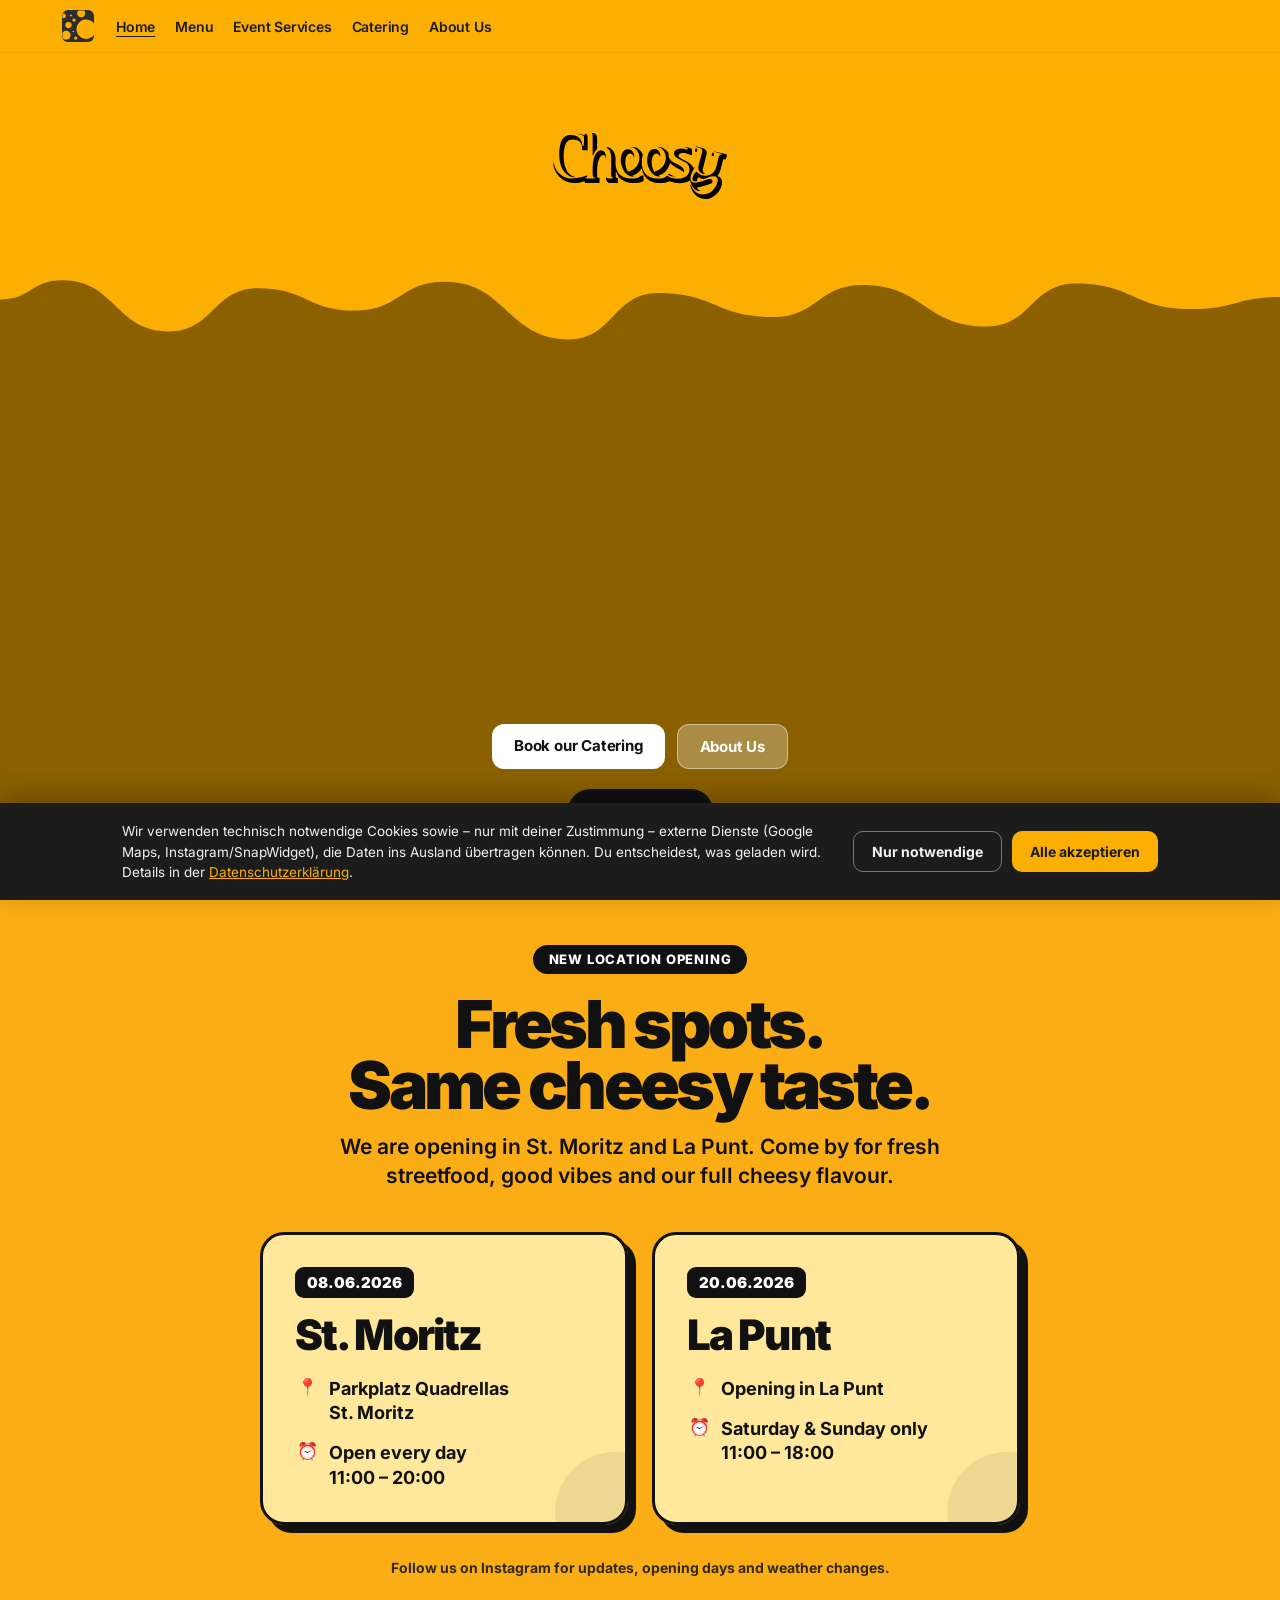
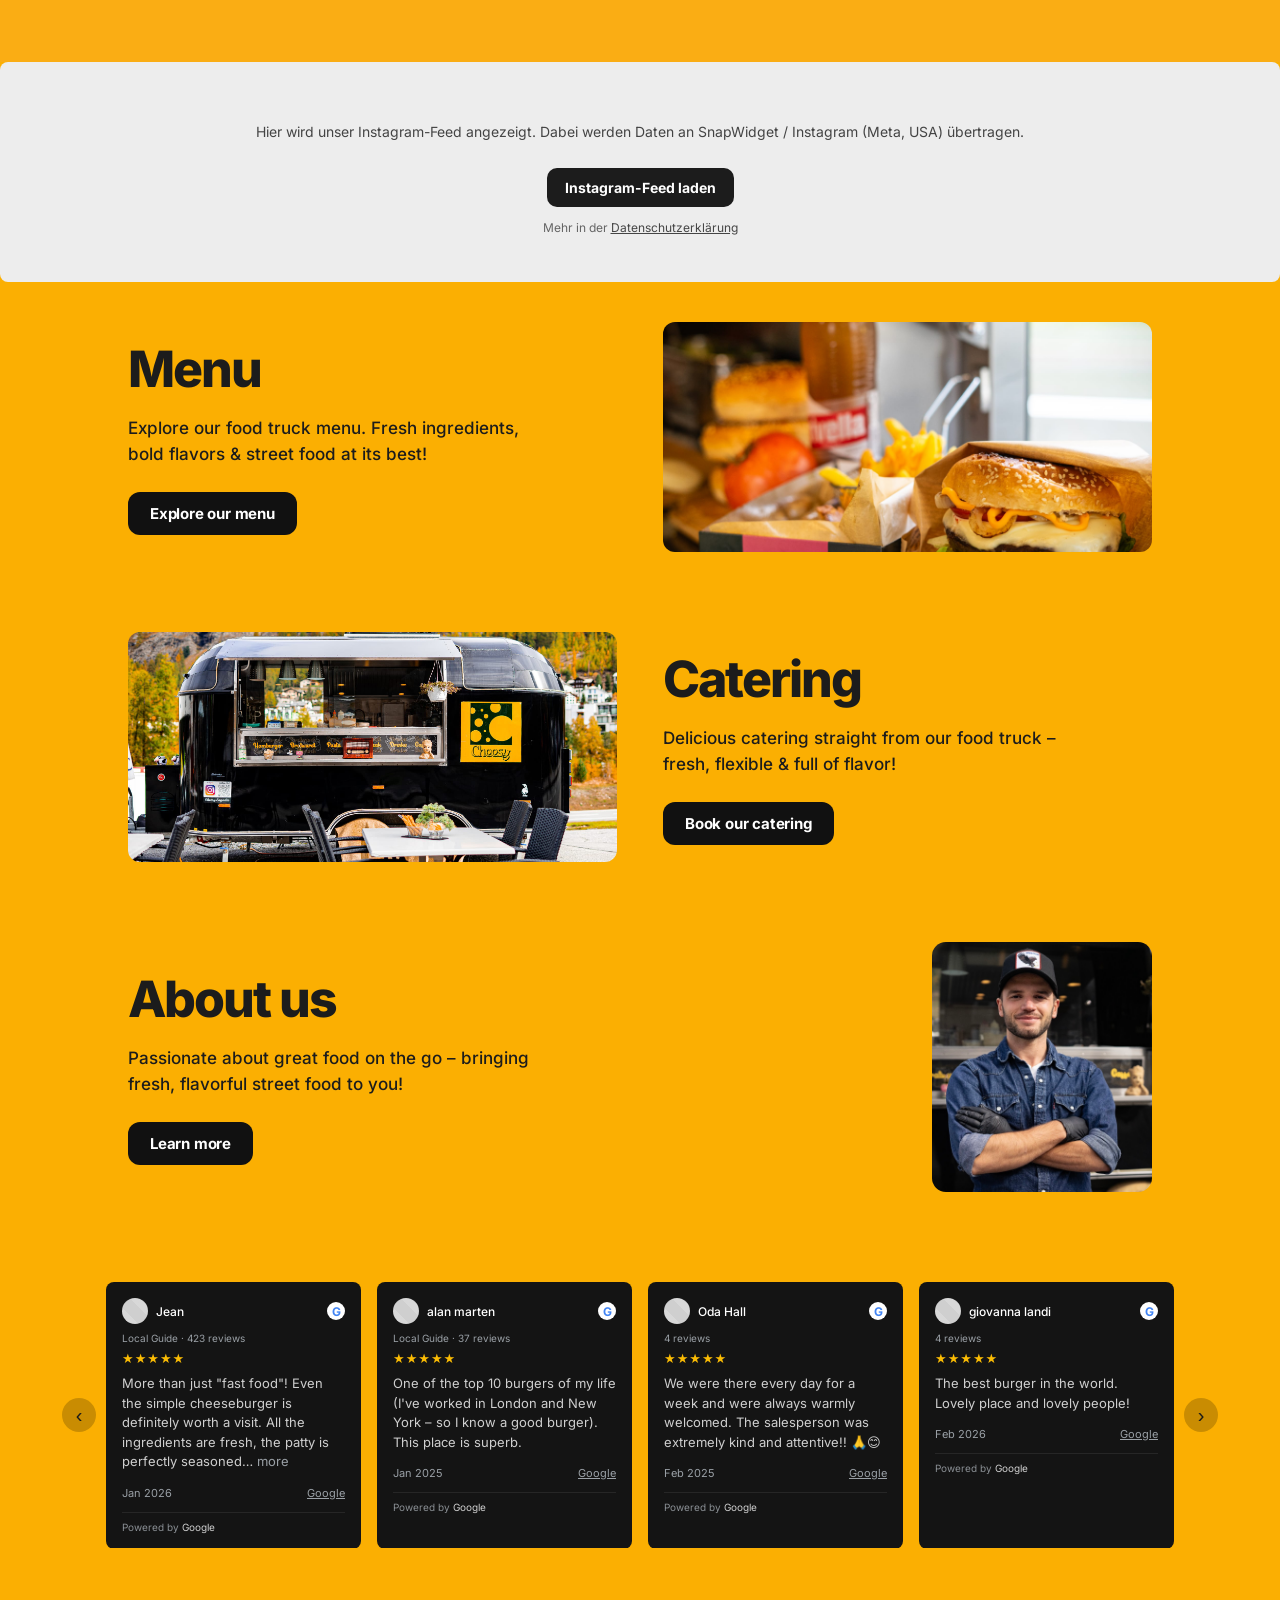
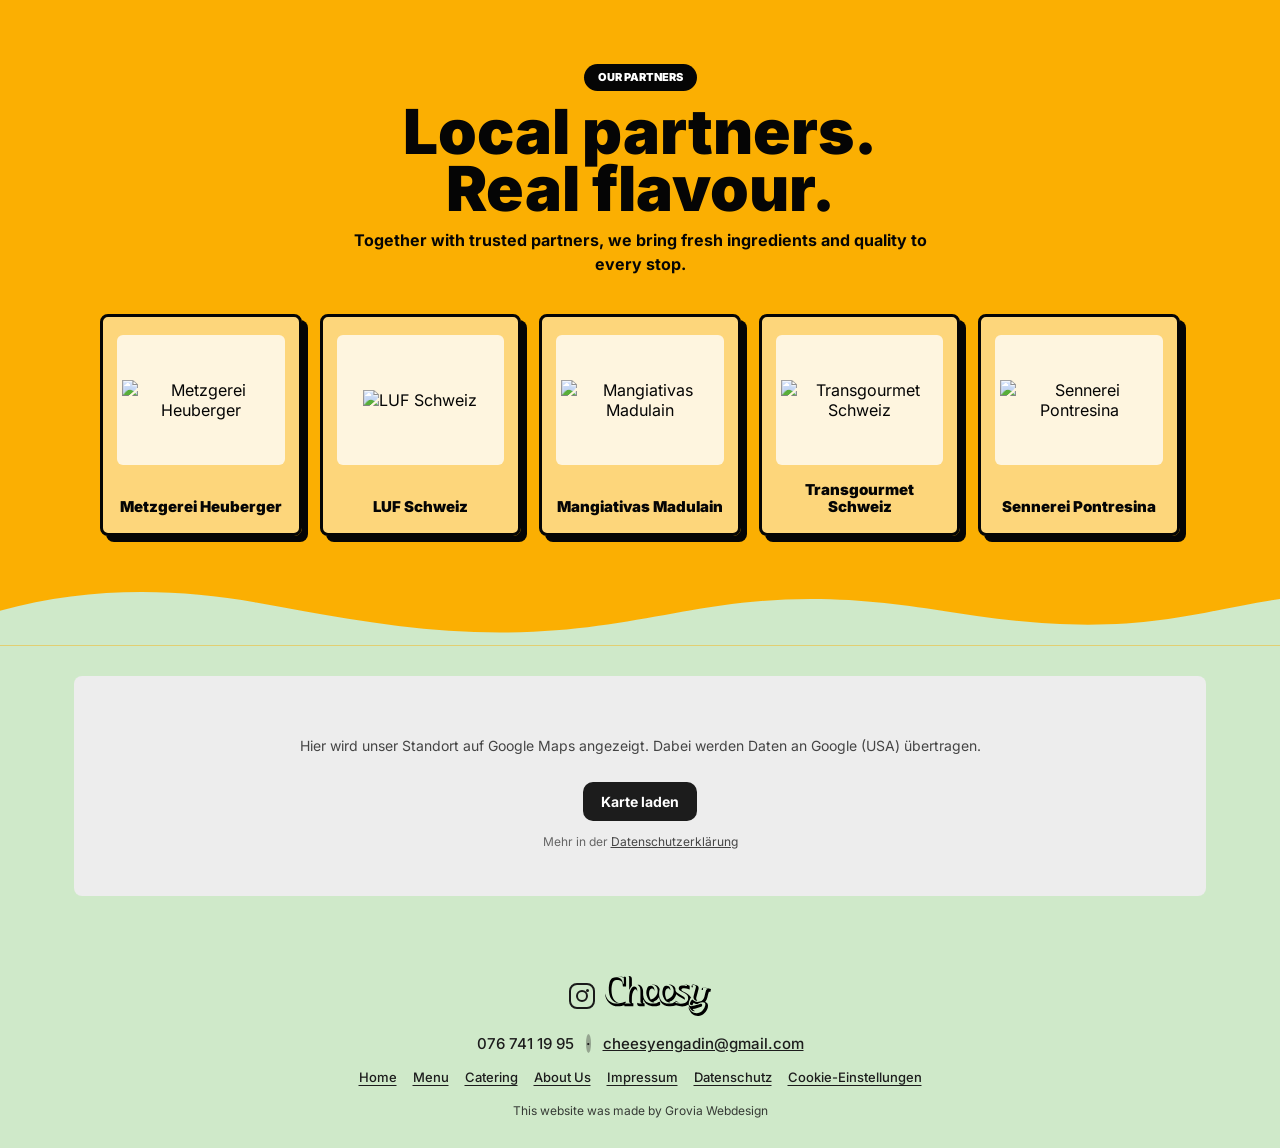
==== commit 7e2fc3a1: "Self-host Google Fonts (Inter, Pacifico); remove Google Fonts CDN - Download woff2 (latin/latin-ext)" ====
--- a/index.html
+++ b/index.html
@@ -1,13 +1,11 @@
-﻿<!DOCTYPE html>
+<!DOCTYPE html>
 <html lang="en">
 <head>
   <meta charset="UTF-8" />
   <meta name="viewport" content="width=device-width, initial-scale=1.0" />
   <title>Cheesy Engadin – Streetfood and Catering</title>
   <meta name="description" content="Family-run catering emphasizing local, flavorful offerings from the Engadin valley." />
-  <link rel="preconnect" href="https://fonts.googleapis.com" />
-  <link rel="preconnect" href="https://fonts.gstatic.com" crossorigin />
-  <link href="https://fonts.googleapis.com/css2?family=Inter:wght@400;500;600;700;800;900&family=Pacifico&display=swap" rel="stylesheet" />
+  <link rel="stylesheet" href="assets/fonts/fonts.css" />
   <link rel="stylesheet" href="styles.css" />
 </head>
 <body>
--- a/assets/fonts/fonts.css
+++ b/assets/fonts/fonts.css
@@ -0,0 +1,126 @@
+/* latin-ext */
+@font-face {
+  font-family: 'Inter';
+  font-style: normal;
+  font-weight: 400;
+  font-display: swap;
+  src: url(UcC73FwrK3iLTeHuS_nVMrMxCp50SjIa25L7SUc.woff2) format('woff2');
+  unicode-range: U+0100-02BA, U+02BD-02C5, U+02C7-02CC, U+02CE-02D7, U+02DD-02FF, U+0304, U+0308, U+0329, U+1D00-1DBF, U+1E00-1E9F, U+1EF2-1EFF, U+2020, U+20A0-20AB, U+20AD-20C0, U+2113, U+2C60-2C7F, U+A720-A7FF;
+}
+/* latin */
+@font-face {
+  font-family: 'Inter';
+  font-style: normal;
+  font-weight: 400;
+  font-display: swap;
+  src: url(UcC73FwrK3iLTeHuS_nVMrMxCp50SjIa1ZL7.woff2) format('woff2');
+  unicode-range: U+0000-00FF, U+0131, U+0152-0153, U+02BB-02BC, U+02C6, U+02DA, U+02DC, U+0304, U+0308, U+0329, U+2000-206F, U+20AC, U+2122, U+2191, U+2193, U+2212, U+2215, U+FEFF, U+FFFD;
+}
+/* latin-ext */
+@font-face {
+  font-family: 'Inter';
+  font-style: normal;
+  font-weight: 500;
+  font-display: swap;
+  src: url(UcC73FwrK3iLTeHuS_nVMrMxCp50SjIa25L7SUc.woff2) format('woff2');
+  unicode-range: U+0100-02BA, U+02BD-02C5, U+02C7-02CC, U+02CE-02D7, U+02DD-02FF, U+0304, U+0308, U+0329, U+1D00-1DBF, U+1E00-1E9F, U+1EF2-1EFF, U+2020, U+20A0-20AB, U+20AD-20C0, U+2113, U+2C60-2C7F, U+A720-A7FF;
+}
+/* latin */
+@font-face {
+  font-family: 'Inter';
+  font-style: normal;
+  font-weight: 500;
+  font-display: swap;
+  src: url(UcC73FwrK3iLTeHuS_nVMrMxCp50SjIa1ZL7.woff2) format('woff2');
+  unicode-range: U+0000-00FF, U+0131, U+0152-0153, U+02BB-02BC, U+02C6, U+02DA, U+02DC, U+0304, U+0308, U+0329, U+2000-206F, U+20AC, U+2122, U+2191, U+2193, U+2212, U+2215, U+FEFF, U+FFFD;
+}
+/* latin-ext */
+@font-face {
+  font-family: 'Inter';
+  font-style: normal;
+  font-weight: 600;
+  font-display: swap;
+  src: url(UcC73FwrK3iLTeHuS_nVMrMxCp50SjIa25L7SUc.woff2) format('woff2');
+  unicode-range: U+0100-02BA, U+02BD-02C5, U+02C7-02CC, U+02CE-02D7, U+02DD-02FF, U+0304, U+0308, U+0329, U+1D00-1DBF, U+1E00-1E9F, U+1EF2-1EFF, U+2020, U+20A0-20AB, U+20AD-20C0, U+2113, U+2C60-2C7F, U+A720-A7FF;
+}
+/* latin */
+@font-face {
+  font-family: 'Inter';
+  font-style: normal;
+  font-weight: 600;
+  font-display: swap;
+  src: url(UcC73FwrK3iLTeHuS_nVMrMxCp50SjIa1ZL7.woff2) format('woff2');
+  unicode-range: U+0000-00FF, U+0131, U+0152-0153, U+02BB-02BC, U+02C6, U+02DA, U+02DC, U+0304, U+0308, U+0329, U+2000-206F, U+20AC, U+2122, U+2191, U+2193, U+2212, U+2215, U+FEFF, U+FFFD;
+}
+/* latin-ext */
+@font-face {
+  font-family: 'Inter';
+  font-style: normal;
+  font-weight: 700;
+  font-display: swap;
+  src: url(UcC73FwrK3iLTeHuS_nVMrMxCp50SjIa25L7SUc.woff2) format('woff2');
+  unicode-range: U+0100-02BA, U+02BD-02C5, U+02C7-02CC, U+02CE-02D7, U+02DD-02FF, U+0304, U+0308, U+0329, U+1D00-1DBF, U+1E00-1E9F, U+1EF2-1EFF, U+2020, U+20A0-20AB, U+20AD-20C0, U+2113, U+2C60-2C7F, U+A720-A7FF;
+}
+/* latin */
+@font-face {
+  font-family: 'Inter';
+  font-style: normal;
+  font-weight: 700;
+  font-display: swap;
+  src: url(UcC73FwrK3iLTeHuS_nVMrMxCp50SjIa1ZL7.woff2) format('woff2');
+  unicode-range: U+0000-00FF, U+0131, U+0152-0153, U+02BB-02BC, U+02C6, U+02DA, U+02DC, U+0304, U+0308, U+0329, U+2000-206F, U+20AC, U+2122, U+2191, U+2193, U+2212, U+2215, U+FEFF, U+FFFD;
+}
+/* latin-ext */
+@font-face {
+  font-family: 'Inter';
+  font-style: normal;
+  font-weight: 800;
+  font-display: swap;
+  src: url(UcC73FwrK3iLTeHuS_nVMrMxCp50SjIa25L7SUc.woff2) format('woff2');
+  unicode-range: U+0100-02BA, U+02BD-02C5, U+02C7-02CC, U+02CE-02D7, U+02DD-02FF, U+0304, U+0308, U+0329, U+1D00-1DBF, U+1E00-1E9F, U+1EF2-1EFF, U+2020, U+20A0-20AB, U+20AD-20C0, U+2113, U+2C60-2C7F, U+A720-A7FF;
+}
+/* latin */
+@font-face {
+  font-family: 'Inter';
+  font-style: normal;
+  font-weight: 800;
+  font-display: swap;
+  src: url(UcC73FwrK3iLTeHuS_nVMrMxCp50SjIa1ZL7.woff2) format('woff2');
+  unicode-range: U+0000-00FF, U+0131, U+0152-0153, U+02BB-02BC, U+02C6, U+02DA, U+02DC, U+0304, U+0308, U+0329, U+2000-206F, U+20AC, U+2122, U+2191, U+2193, U+2212, U+2215, U+FEFF, U+FFFD;
+}
+/* latin-ext */
+@font-face {
+  font-family: 'Inter';
+  font-style: normal;
+  font-weight: 900;
+  font-display: swap;
+  src: url(UcC73FwrK3iLTeHuS_nVMrMxCp50SjIa25L7SUc.woff2) format('woff2');
+  unicode-range: U+0100-02BA, U+02BD-02C5, U+02C7-02CC, U+02CE-02D7, U+02DD-02FF, U+0304, U+0308, U+0329, U+1D00-1DBF, U+1E00-1E9F, U+1EF2-1EFF, U+2020, U+20A0-20AB, U+20AD-20C0, U+2113, U+2C60-2C7F, U+A720-A7FF;
+}
+/* latin */
+@font-face {
+  font-family: 'Inter';
+  font-style: normal;
+  font-weight: 900;
+  font-display: swap;
+  src: url(UcC73FwrK3iLTeHuS_nVMrMxCp50SjIa1ZL7.woff2) format('woff2');
+  unicode-range: U+0000-00FF, U+0131, U+0152-0153, U+02BB-02BC, U+02C6, U+02DA, U+02DC, U+0304, U+0308, U+0329, U+2000-206F, U+20AC, U+2122, U+2191, U+2193, U+2212, U+2215, U+FEFF, U+FFFD;
+}
+/* latin-ext */
+@font-face {
+  font-family: 'Pacifico';
+  font-style: normal;
+  font-weight: 400;
+  font-display: swap;
+  src: url(FwZY7-Qmy14u9lezJ-6J6MmTpA.woff2) format('woff2');
+  unicode-range: U+0100-02BA, U+02BD-02C5, U+02C7-02CC, U+02CE-02D7, U+02DD-02FF, U+0304, U+0308, U+0329, U+1D00-1DBF, U+1E00-1E9F, U+1EF2-1EFF, U+2020, U+20A0-20AB, U+20AD-20C0, U+2113, U+2C60-2C7F, U+A720-A7FF;
+}
+/* latin */
+@font-face {
+  font-family: 'Pacifico';
+  font-style: normal;
+  font-weight: 400;
+  font-display: swap;
+  src: url(FwZY7-Qmy14u9lezJ-6H6Mk.woff2) format('woff2');
+  unicode-range: U+0000-00FF, U+0131, U+0152-0153, U+02BB-02BC, U+02C6, U+02DA, U+02DC, U+0304, U+0308, U+0329, U+2000-206F, U+20AC, U+2122, U+2191, U+2193, U+2212, U+2215, U+FEFF, U+FFFD;
+}
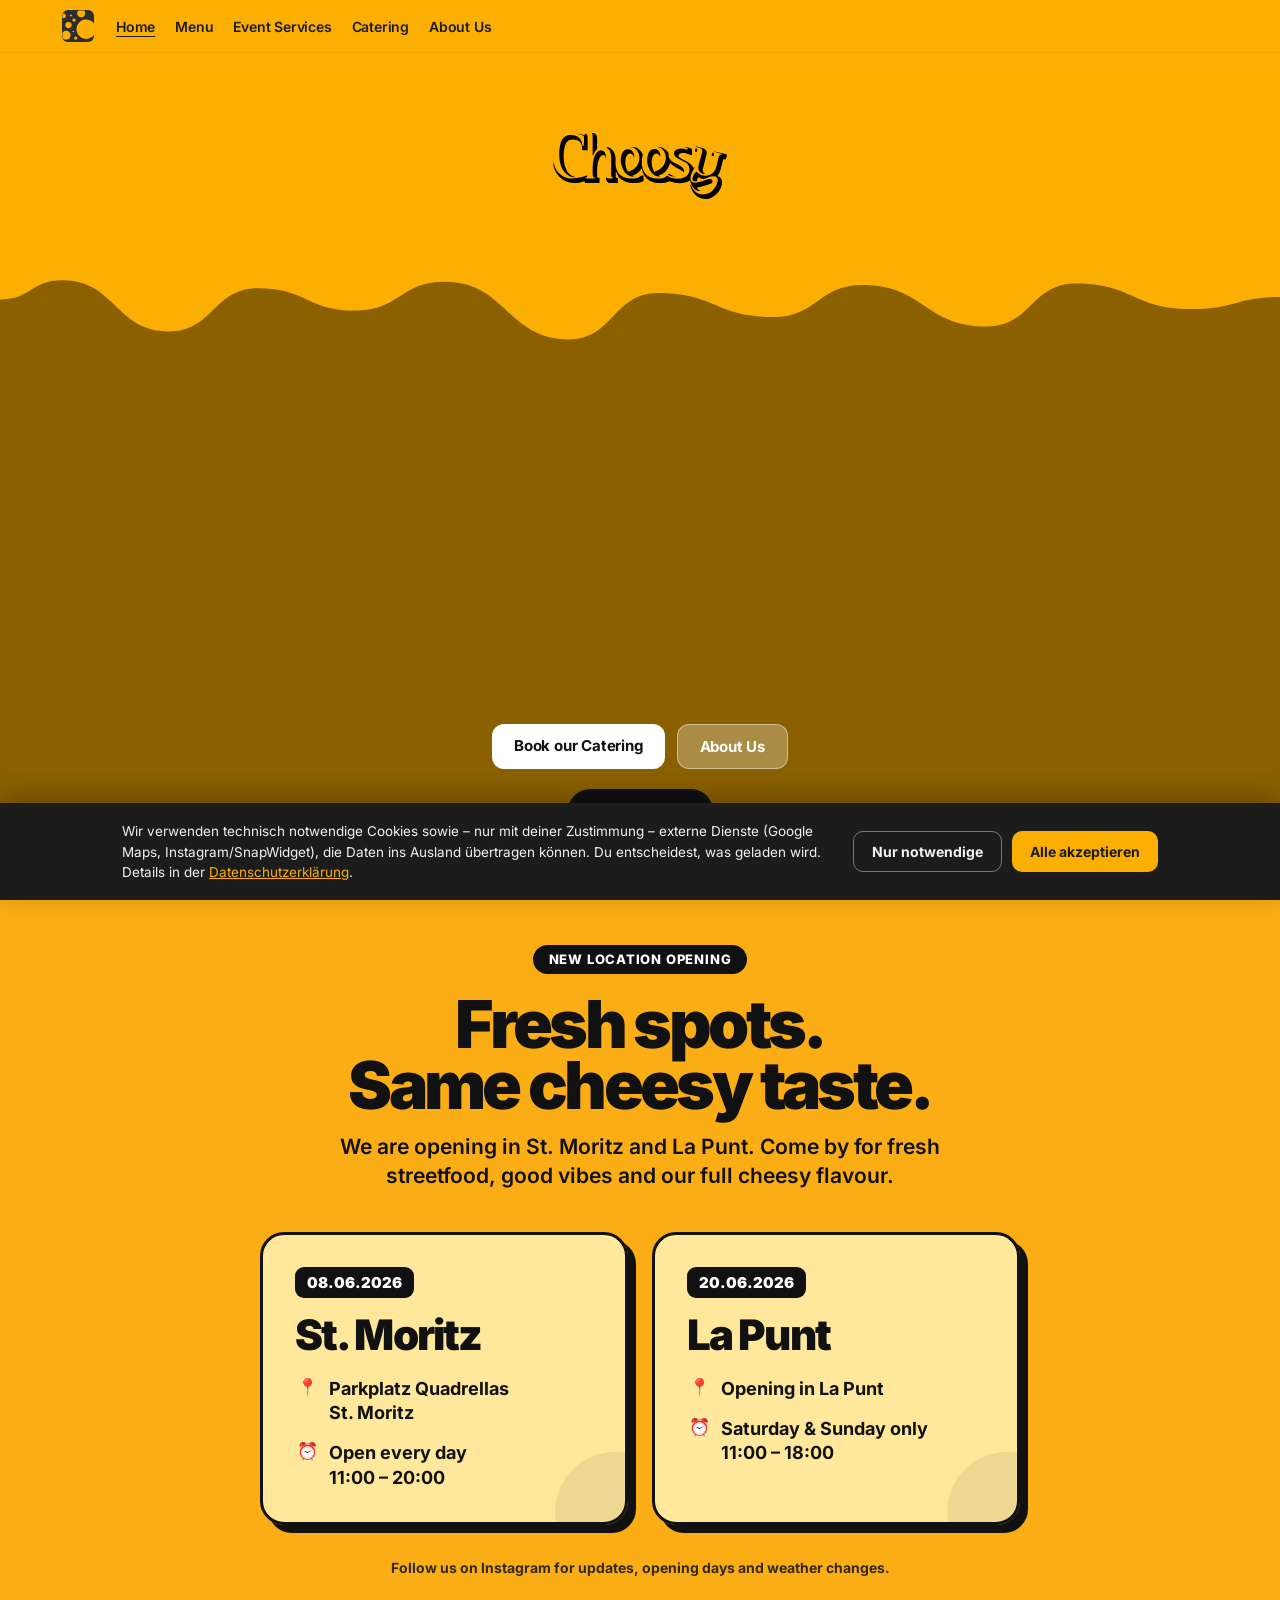
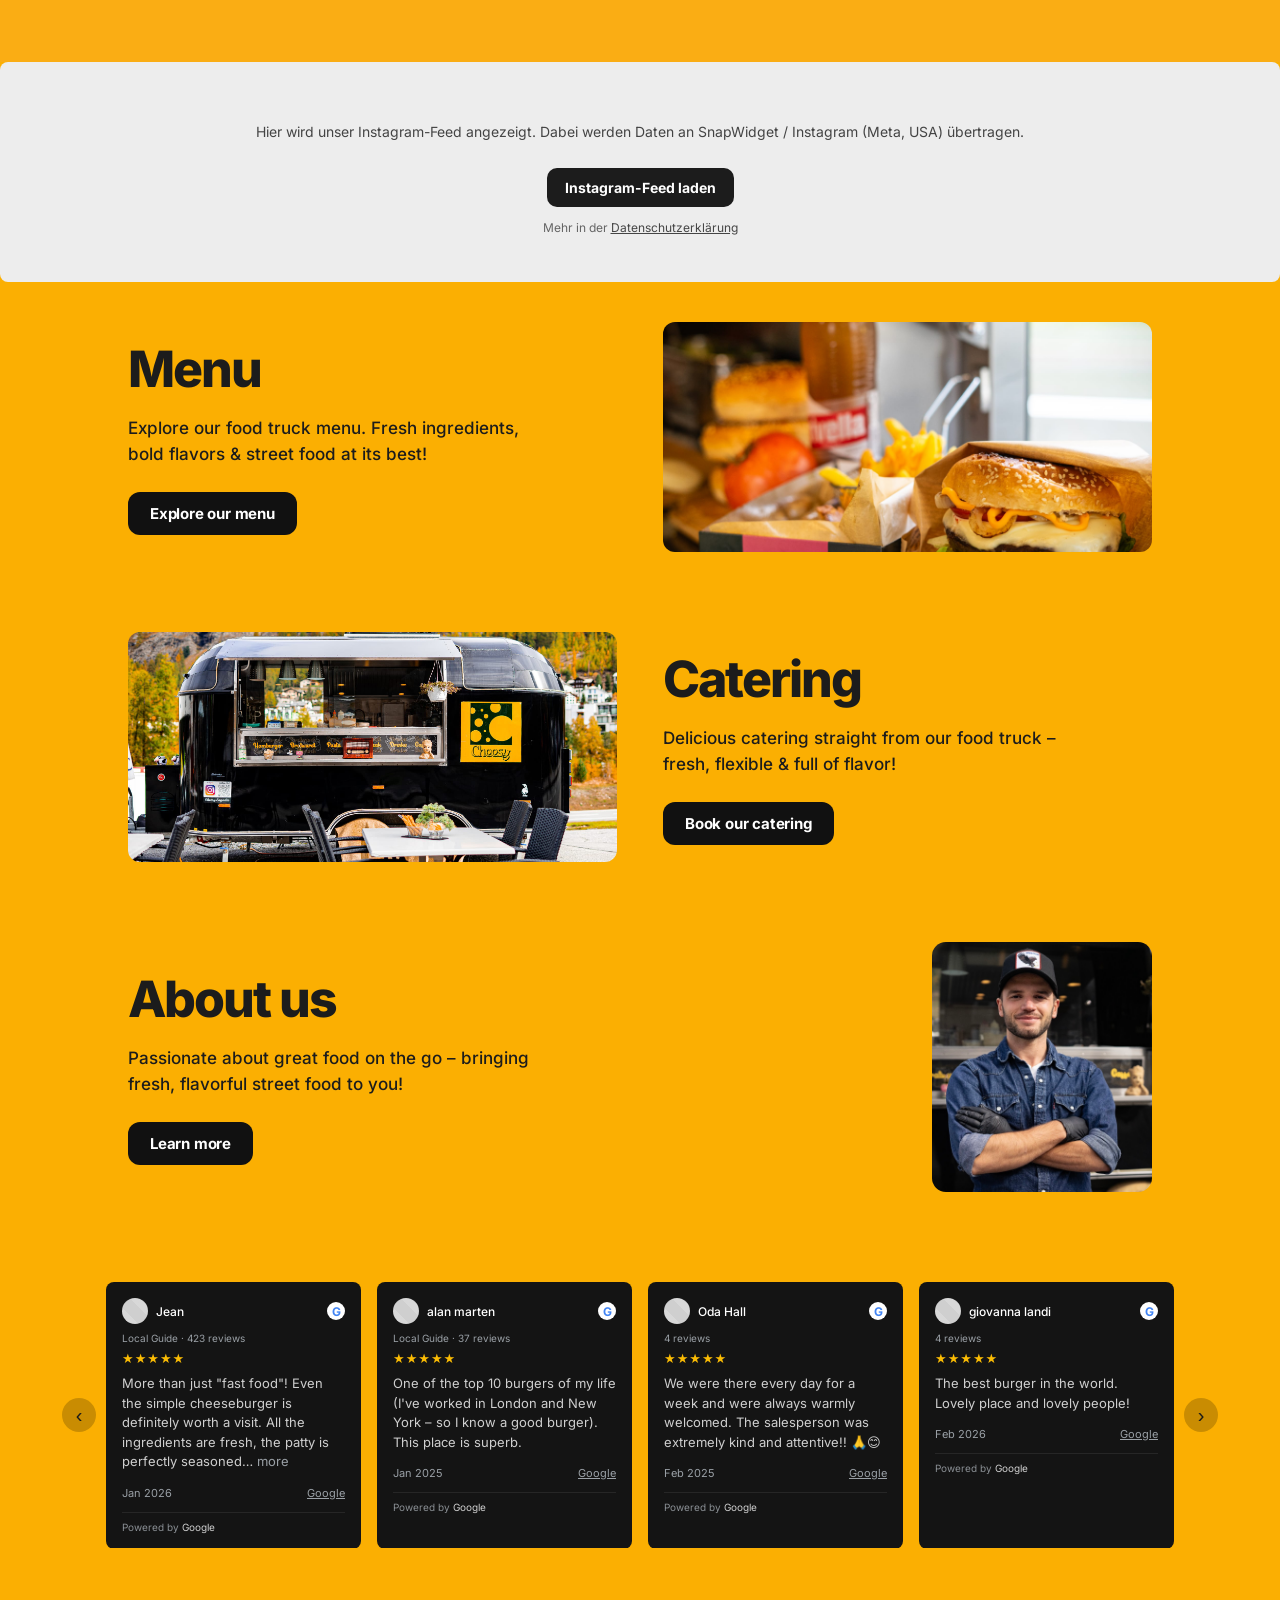
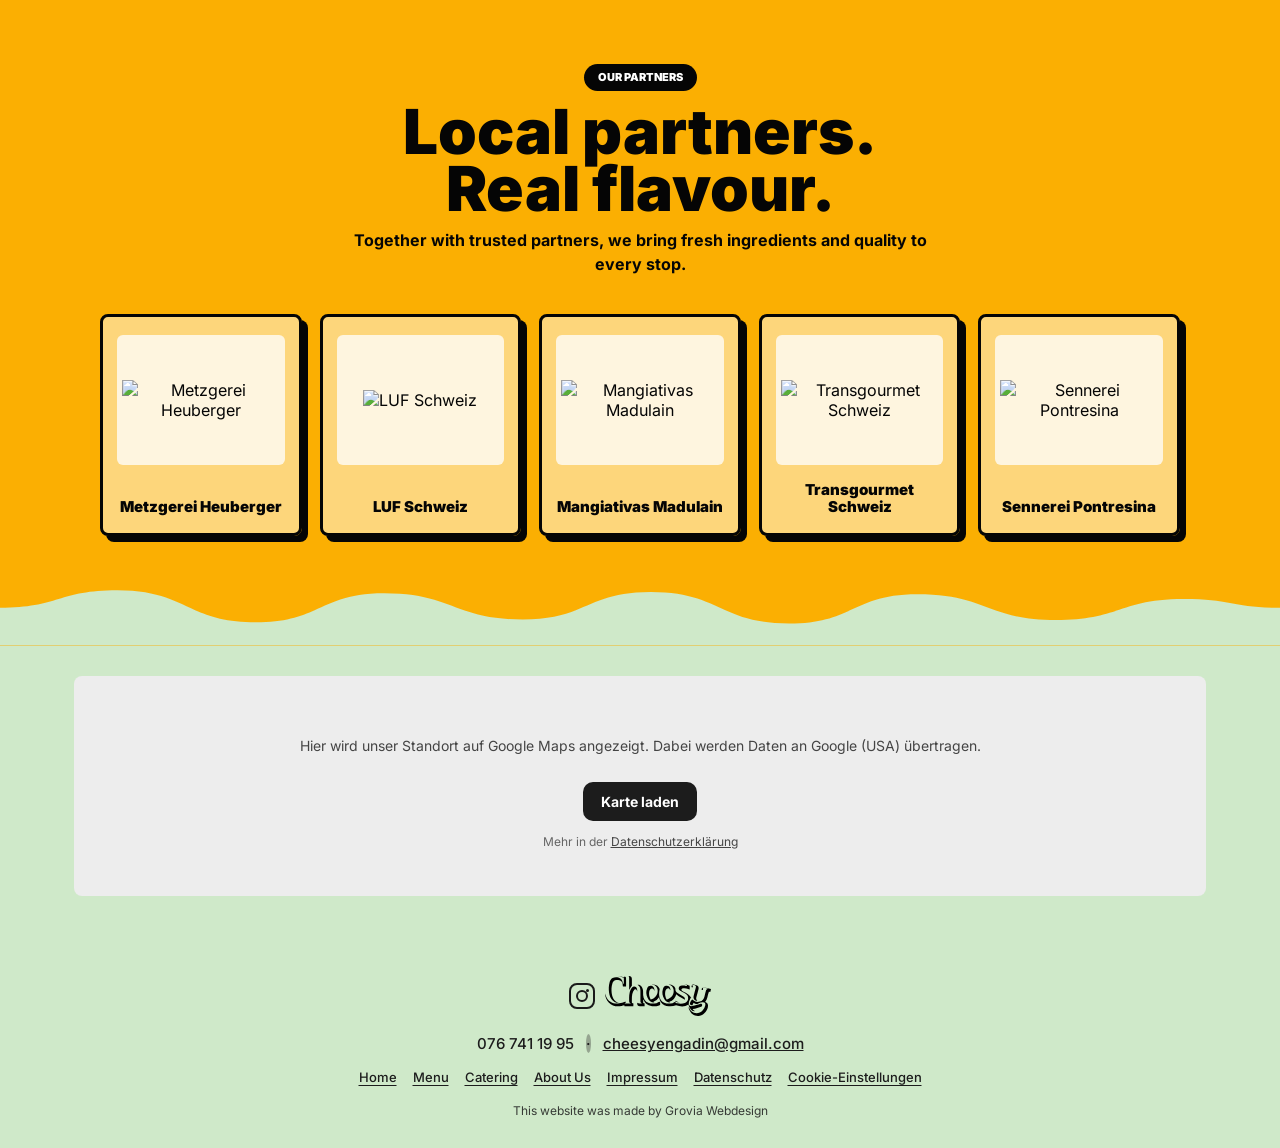
==== commit d25cdfec: "Wave separators: shorter periods on desktop, keep wide smooth waves on mobile (per-breakpoint SVG va" ====
--- a/index.html
+++ b/index.html
@@ -848,10 +848,8 @@
   <!-- 11. WAVE + MAP -->
   <section class="map-section">
     <div class="wave-top" aria-hidden="true">
-      <svg viewBox="0 0 1200 120" preserveAspectRatio="none" xmlns="http://www.w3.org/2000/svg">
-        <path fill="#CFE9C9" d="M0,60 C80,20 160,20 240,46 C330,76 410,104 500,96
-          C600,88 660,40 760,40 C860,40 920,84 1020,84 C1100,84 1150,52 1200,40 L1200,120 L0,120 Z" />
-      </svg>
+      <svg class="wave-d" viewBox="0 0 1200 120" preserveAspectRatio="none" xmlns="http://www.w3.org/2000/svg"><path fill="#CFE9C9" d="M0,55 C55,55 55,25 110,25 C175,25 175,80 240,80 C300,80 300,30 360,30 C425,30 425,75 490,75 C550,75 550,28 610,28 C675,28 675,82 740,82 C800,82 800,32 860,32 C925,32 925,76 990,76 C1050,76 1050,40 1110,40 C1155,40 1155,55 1200,55 L1200,120 L0,120 Z" /></svg>
+      <svg class="wave-m" viewBox="0 0 1200 120" preserveAspectRatio="none" xmlns="http://www.w3.org/2000/svg"><path fill="#CFE9C9" d="M0,60 C80,20 160,20 240,46 C330,76 410,104 500,96 C600,88 660,40 760,40 C860,40 920,84 1020,84 C1100,84 1150,52 1200,40 L1200,120 L0,120 Z" /></svg>
     </div>
     <div class="map-inner">
       <iframe
--- a/styles.css
+++ b/styles.css
@@ -1450,3 +1450,19 @@
   .cookie-btn { flex: 1; }
   .legal-content { padding: 36px 18px 60px; font-size: 15px; }
 }
+
+/* ============================================================
+   WAVE VARIANTS – kürzere Perioden auf Desktop, breitere auf Mobile
+   ============================================================ */
+.footer-wave svg.wave-m,
+.menu-quote-wave svg.wave-m,
+.wave-top svg.wave-m { display: none; }
+
+@media (max-width: 640px) {
+  .footer-wave svg.wave-d,
+  .menu-quote-wave svg.wave-d,
+  .wave-top svg.wave-d { display: none; }
+  .footer-wave svg.wave-m,
+  .menu-quote-wave svg.wave-m,
+  .wave-top svg.wave-m { display: block; }
+}
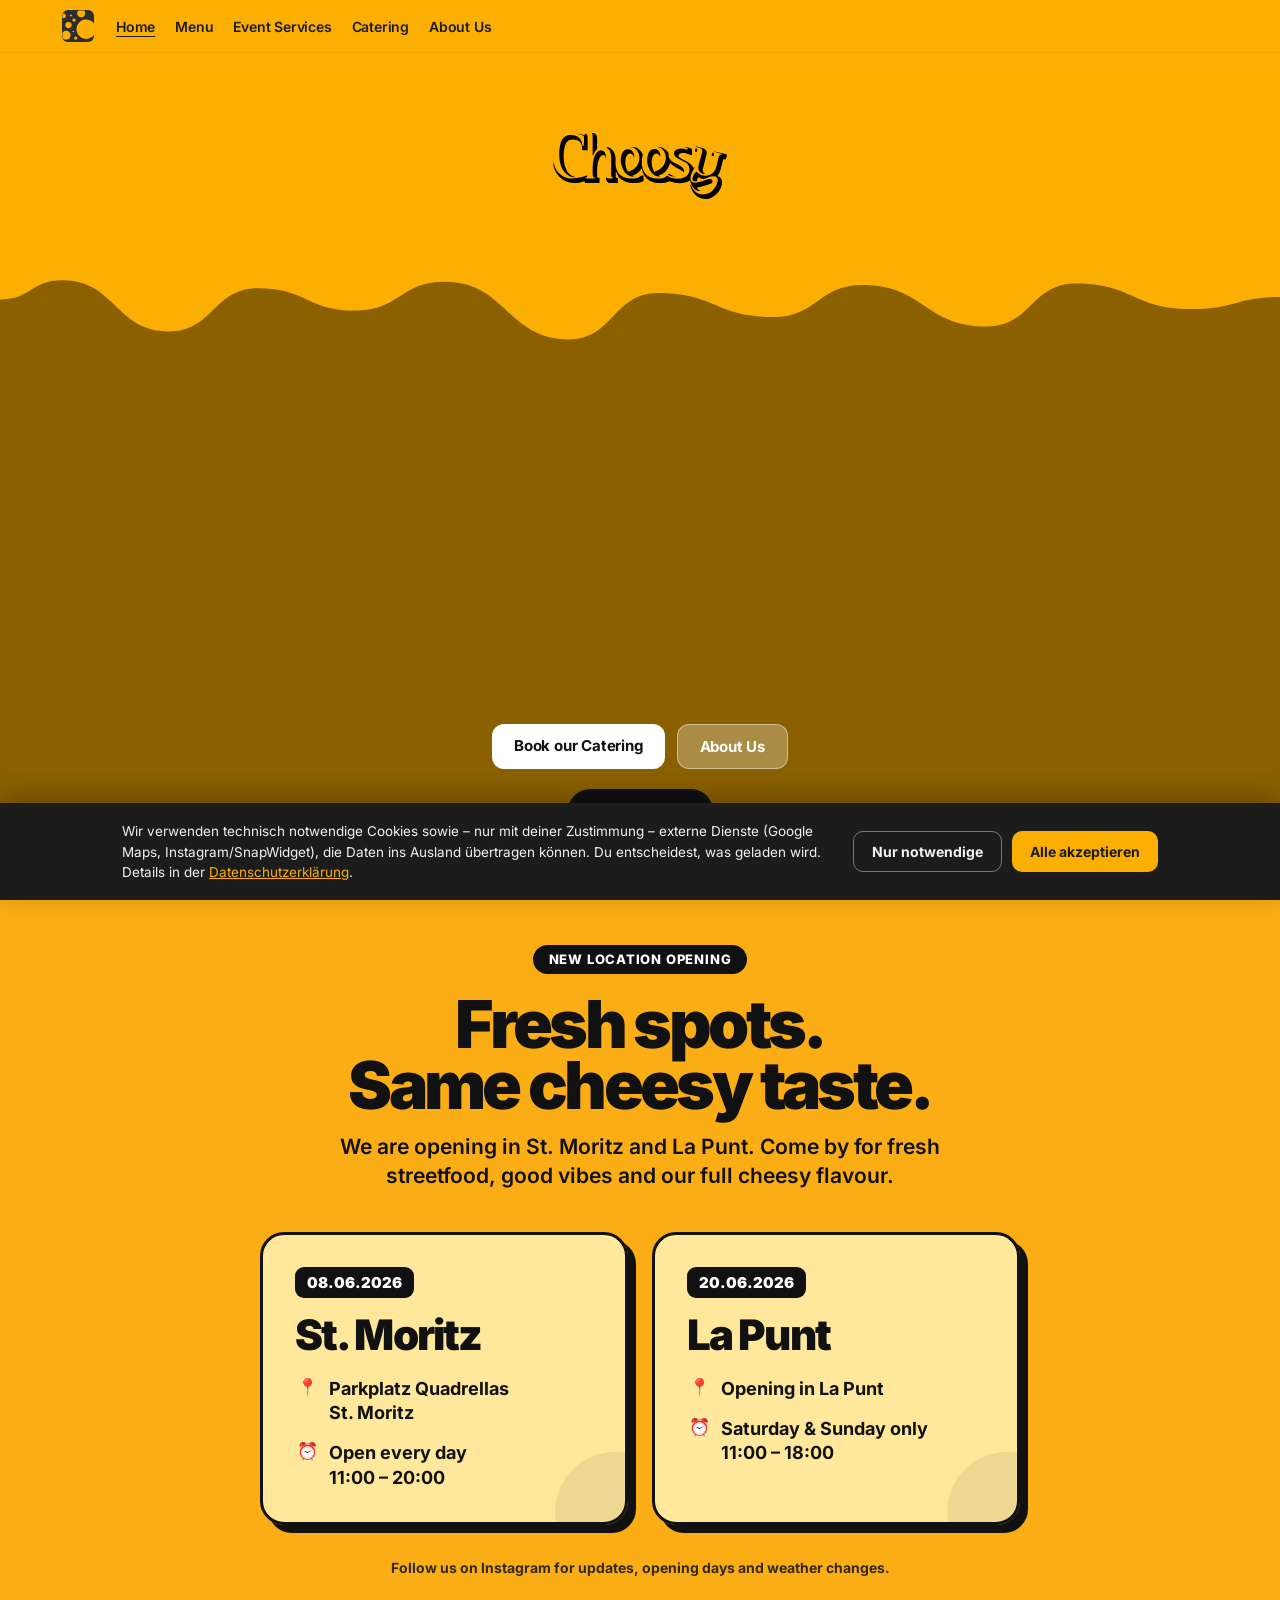
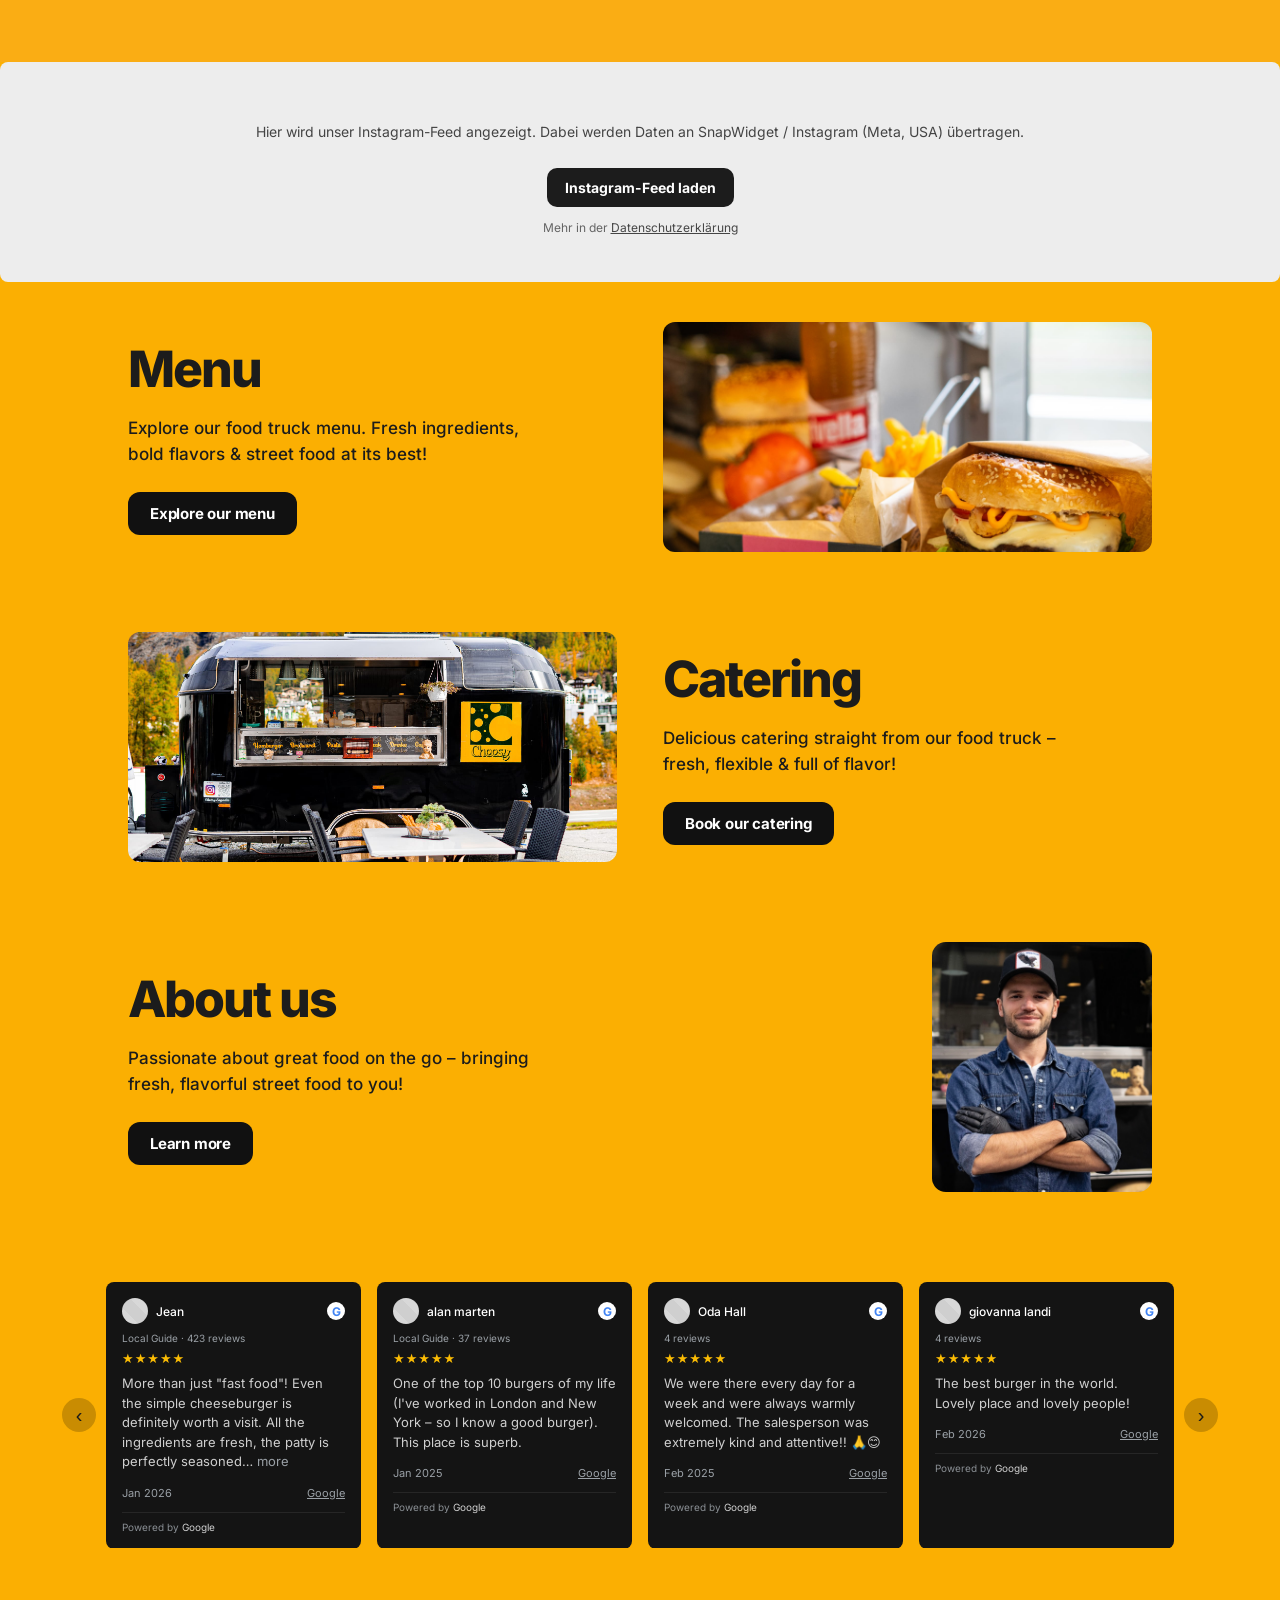
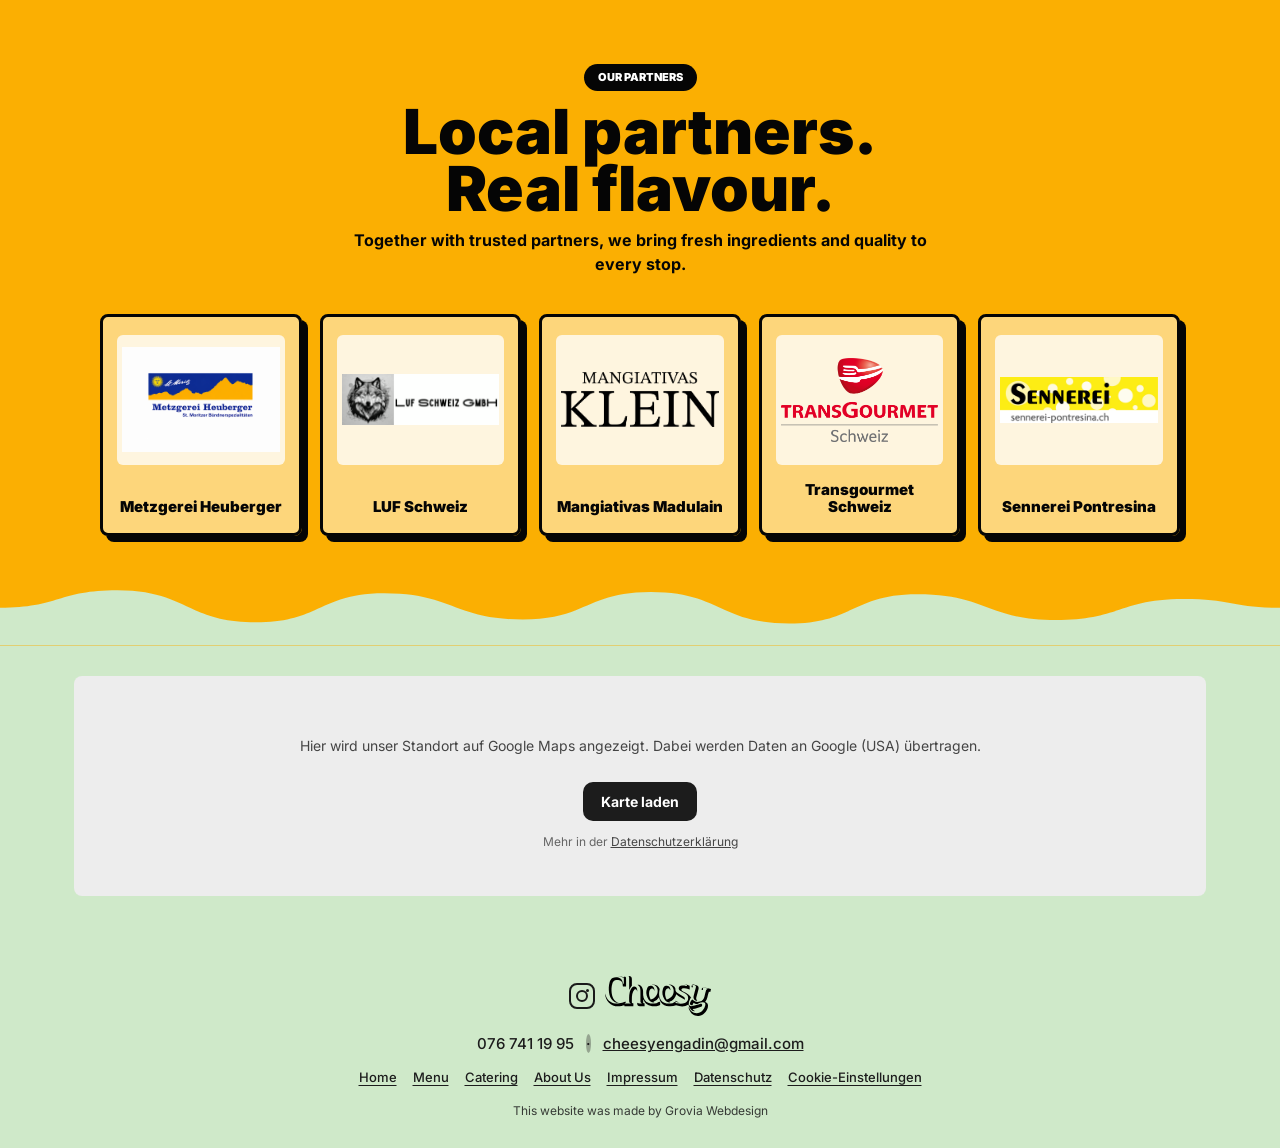
==== commit 860ef707: "Publish prep: remove debug.html, add favicon + 404 page, self-host partner logos - Delete debug.html" ====
--- a/index.html
+++ b/index.html
@@ -5,6 +5,7 @@
   <meta name="viewport" content="width=device-width, initial-scale=1.0" />
   <title>Cheesy Engadin – Streetfood and Catering</title>
   <meta name="description" content="Family-run catering emphasizing local, flavorful offerings from the Engadin valley." />
+  <link rel="icon" type="image/svg+xml" href="favicon.svg" />
   <link rel="stylesheet" href="assets/fonts/fonts.css" />
   <link rel="stylesheet" href="styles.css" />
 </head>
@@ -809,35 +810,35 @@
       <div class="partners-grid">
         <article class="partner-card">
           <div class="partner-logo-box">
-            <img src="https://raw.githubusercontent.com/didilol001/cheesyengadinmenu/refs/heads/main/7a18257a-7c4a-48da-b5d4-4a9f323f8e9f.png" alt="Metzgerei Heuberger">
+            <img src="assets/partners/metzgerei-heuberger.png" alt="Metzgerei Heuberger">
           </div>
           <p class="partner-name">Metzgerei Heuberger</p>
         </article>
 
         <article class="partner-card">
           <div class="partner-logo-box">
-            <img src="https://raw.githubusercontent.com/didilol001/cheesyengadinmenu/refs/heads/main/Screenshot%202026-06-09%20194906.png" alt="LUF Schweiz">
+            <img src="assets/partners/luf-schweiz.png" alt="LUF Schweiz">
           </div>
           <p class="partner-name">LUF Schweiz</p>
         </article>
 
         <article class="partner-card">
           <div class="partner-logo-box">
-            <img src="https://github.com/didilol001/cheesyengadinmenu/blob/main/cropped-Logo_MangiativasKlein_4.png?raw=true" alt="Mangiativas Madulain">
+            <img src="assets/partners/mangiativas-madulain.png" alt="Mangiativas Madulain">
           </div>
           <p class="partner-name">Mangiativas Madulain</p>
         </article>
 
         <article class="partner-card">
           <div class="partner-logo-box">
-            <img src="https://raw.githubusercontent.com/didilol001/cheesyengadinmenu/refs/heads/main/Transgourmet_Schweiz.png" alt="Transgourmet Schweiz">
+            <img src="assets/partners/transgourmet-schweiz.png" alt="Transgourmet Schweiz">
           </div>
           <p class="partner-name">Transgourmet Schweiz</p>
         </article>
 
         <article class="partner-card">
           <div class="partner-logo-box">
-            <img src="https://raw.githubusercontent.com/didilol001/cheesyengadinmenu/refs/heads/main/Sennerei_balken_www_rgb.jpg" alt="Sennerei Pontresina">
+            <img src="assets/partners/sennerei-pontresina.jpg" alt="Sennerei Pontresina">
           </div>
           <p class="partner-name">Sennerei Pontresina</p>
         </article>
--- a/styles.css
+++ b/styles.css
@@ -1444,12 +1444,53 @@
 }
 .form-privacy a { color: #272626; }
 
+.form-status {
+  margin: 12px 0 0;
+  font-size: 15px;
+  font-weight: 700;
+  line-height: 1.5;
+}
+.form-status:empty { margin: 0; }
+.form-status.success { color: #1a5e20; }
+.form-status.error { color: #9b1c1c; }
+
 @media (max-width: 640px) {
   .cookie-inner { flex-direction: column; align-items: stretch; gap: 12px; padding: 16px; }
   .cookie-buttons { justify-content: stretch; }
   .cookie-btn { flex: 1; }
   .legal-content { padding: 36px 18px 60px; font-size: 15px; }
 }
+
+/* ============================================================
+   404 PAGE
+   ============================================================ */
+.notfound {
+  background: var(--cheese);
+  text-align: center;
+  padding: 70px 22px 90px;
+  color: #1C1C1C;
+}
+.notfound-code {
+  font-size: clamp(72px, 18vw, 140px);
+  font-weight: 900;
+  letter-spacing: -4px;
+  line-height: 1;
+  margin: 0;
+}
+.notfound-title {
+  font-size: clamp(26px, 5vw, 42px);
+  font-weight: 800;
+  letter-spacing: -1px;
+  margin: 8px 0 14px;
+}
+.notfound-text {
+  font-size: 17px;
+  font-weight: 500;
+  max-width: 460px;
+  margin: 0 auto 28px;
+  line-height: 1.5;
+}
+.notfound-btn { background: #111; color: #fff; }
 
 /* ============================================================
    WAVE VARIANTS – kürzere Perioden auf Desktop, breitere auf Mobile
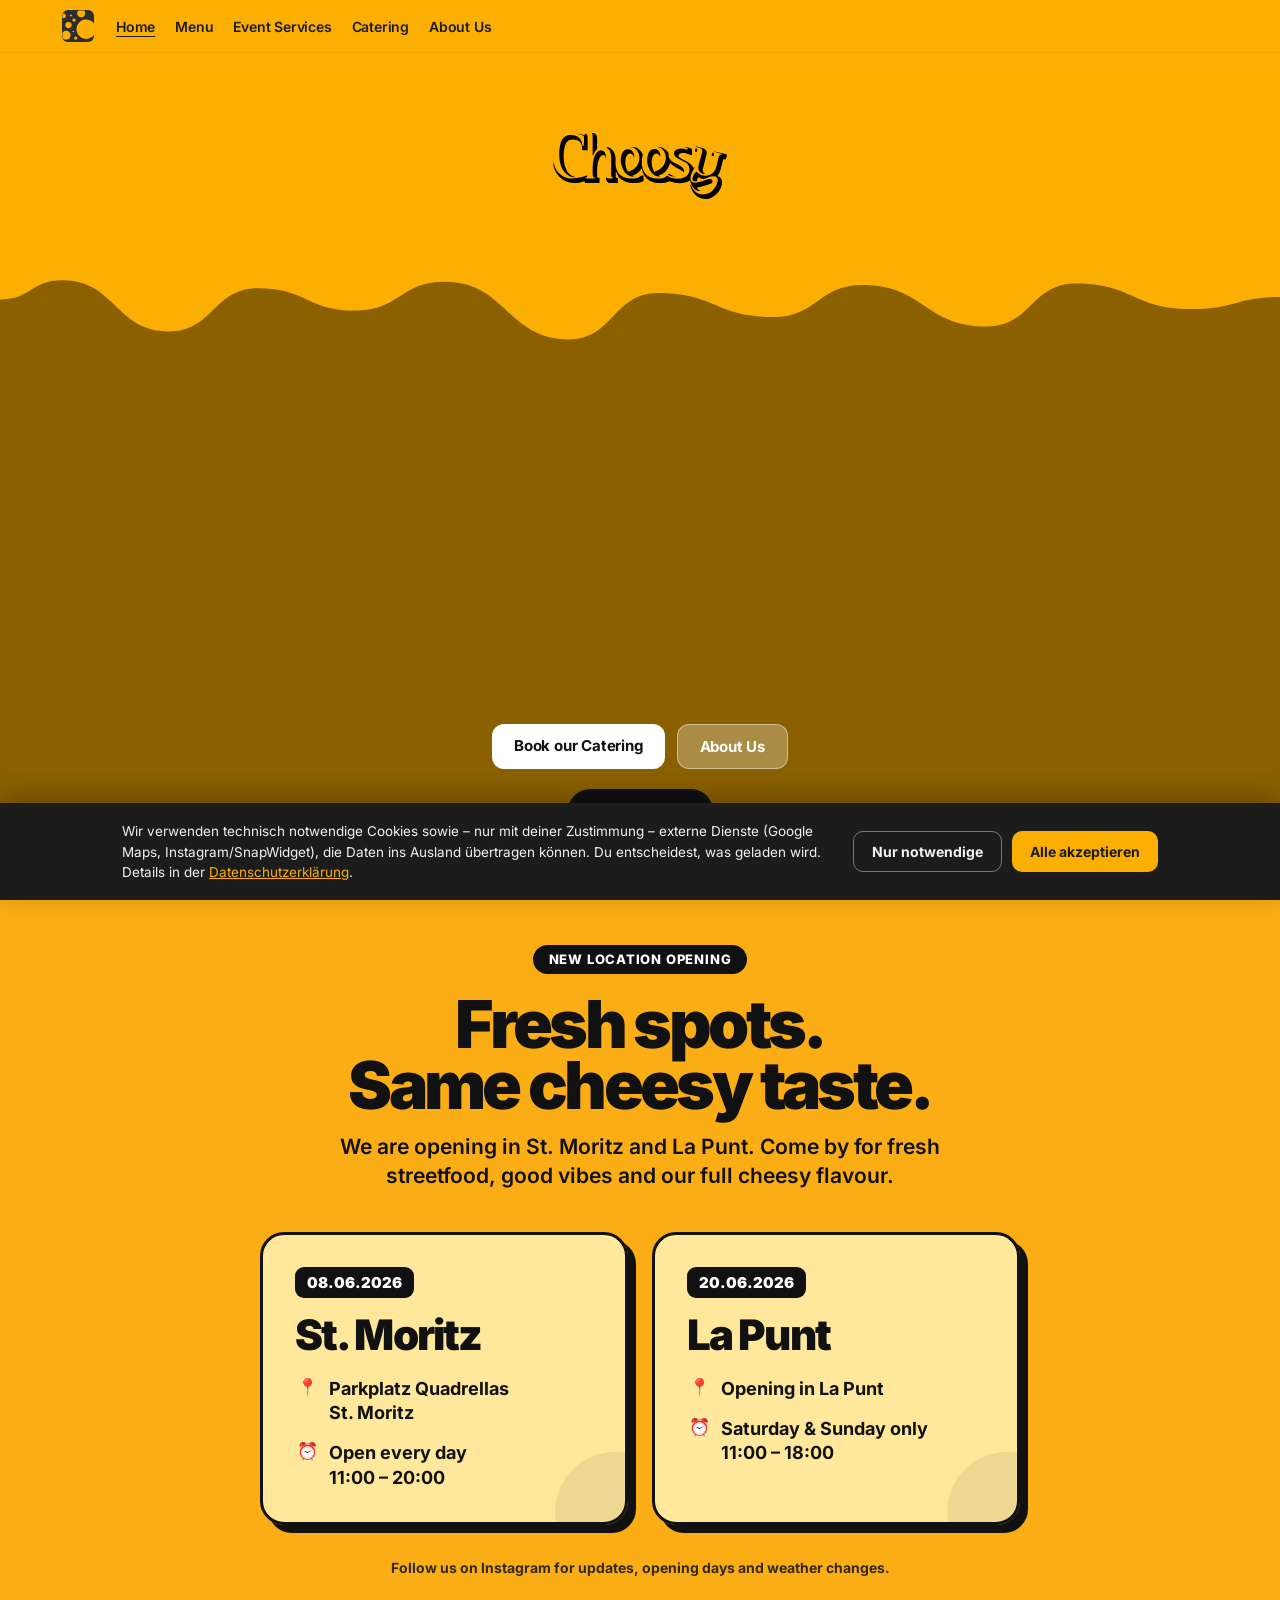
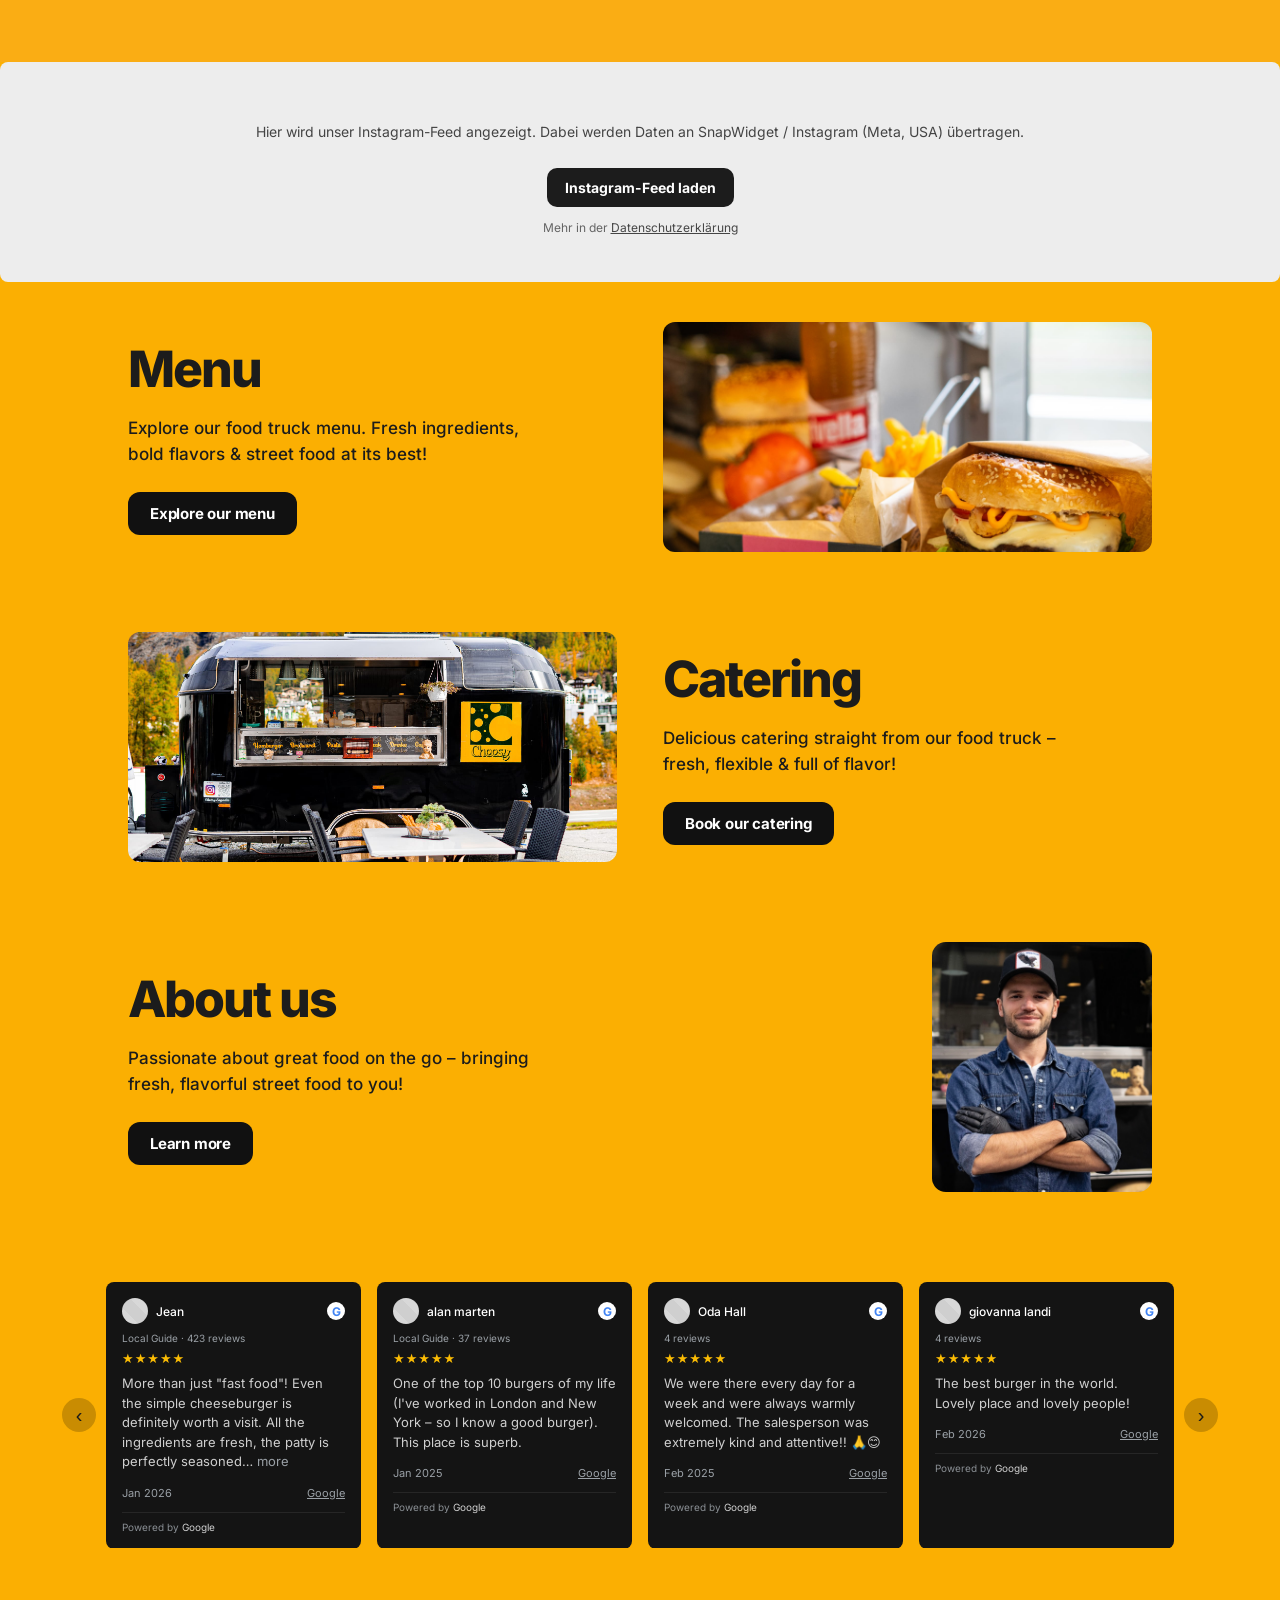
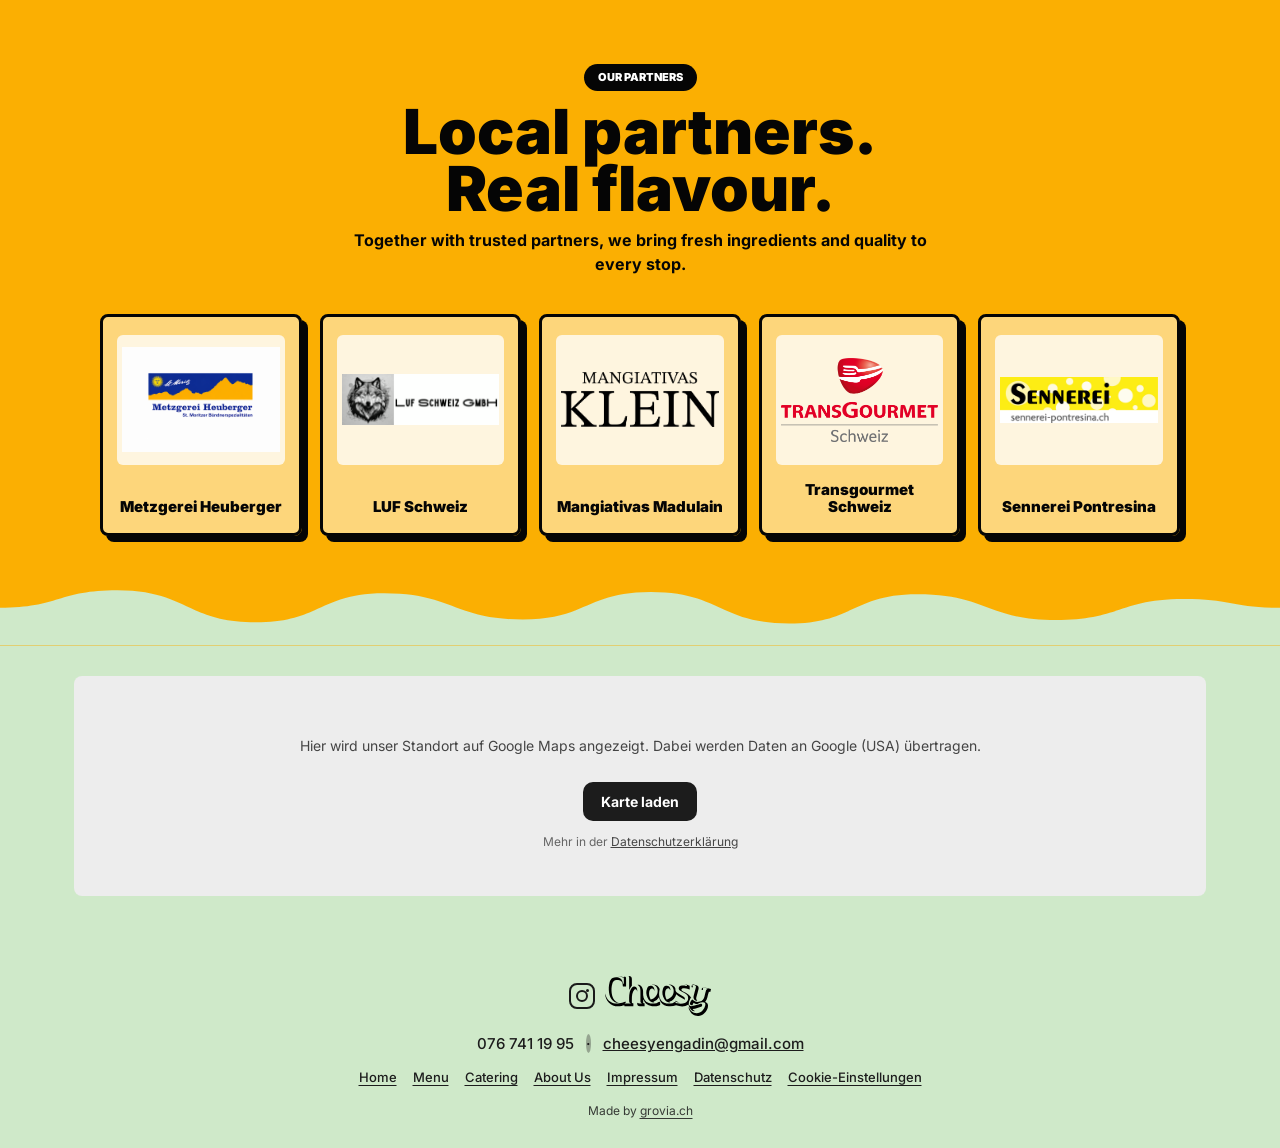
==== commit cbf290d0: "Footer: add 'Made by grovia.ch' credit link Co-Authored-By: Claude Opus 5.5 <noreply@anthropic.com>" ====
--- a/index.html
+++ b/index.html
@@ -3,11 +3,107 @@
 <head>
   <meta charset="UTF-8" />
   <meta name="viewport" content="width=device-width, initial-scale=1.0" />
-  <title>Cheesy Engadin – Streetfood and Catering</title>
-  <meta name="description" content="Family-run catering emphasizing local, flavorful offerings from the Engadin valley." />
+  <title>Cheesy Engadin – Food Truck &amp; Catering | St. Moritz, La Punt &amp; Engadin</title>
+  <meta name="description" content="Frische Burger, Raclette & Streetfood aus dem Food Truck – und massgeschneidertes Catering für Hochzeiten, Firmenevents & Hotels im Engadin. Jetzt anfragen!" />
+  <link rel="canonical" href="https://cheesy-engadin.ch/" />
+  <meta name="robots" content="index, follow" />
+  <meta name="theme-color" content="#fbaf02" />
+  <meta name="geo.region" content="CH-GR" />
+  <meta name="geo.placename" content="La Punt, St. Moritz, Engadin" />
+  <meta property="og:type" content="website" />
+  <meta property="og:site_name" content="Cheesy Engadin" />
+  <meta property="og:locale" content="de_CH" />
+  <meta property="og:title" content="Cheesy Engadin – Food Truck & Catering im Engadin" />
+  <meta property="og:description" content="Frische Burger, Raclette & Streetfood aus dem Food Truck – und Catering für Hochzeiten, Events & Hotels in St. Moritz, La Punt und dem ganzen Engadin." />
+  <meta property="og:url" content="https://cheesy-engadin.ch/" />
+  <meta property="og:image" content="https://cheesy-engadin.ch/assets/menusection.jpg" />
+  <meta property="og:image:alt" content="Frisch zubereitete Burger vom Cheesy Engadin Food Truck" />
+  <meta name="twitter:card" content="summary_large_image" />
+  <meta name="twitter:title" content="Cheesy Engadin – Food Truck & Catering im Engadin" />
+  <meta name="twitter:description" content="Frische Burger, Raclette & Streetfood – und Catering für Events im Engadin." />
+  <meta name="twitter:image" content="https://cheesy-engadin.ch/assets/menusection.jpg" />
   <link rel="icon" type="image/svg+xml" href="favicon.svg" />
   <link rel="stylesheet" href="assets/fonts/fonts.css" />
   <link rel="stylesheet" href="styles.css" />
+  <script type="application/ld+json">
+  {
+    "@context": "https://schema.org",
+    "@graph": [
+      {
+        "@type": "Organization",
+        "@id": "https://cheesy-engadin.ch/#org",
+        "name": "Cheesy Engadin",
+        "url": "https://cheesy-engadin.ch/",
+        "logo": "https://cheesy-engadin.ch/favicon.svg",
+        "image": "https://cheesy-engadin.ch/assets/menusection.jpg",
+        "telephone": "+41 76 741 19 95",
+        "email": "cheesyengadin@gmail.com",
+        "founder": { "@type": "Person", "name": "Meriton Murtaj" },
+        "sameAs": ["https://www.instagram.com/cheesy.engadin/"],
+        "address": {
+          "@type": "PostalAddress",
+          "streetAddress": "Ruzön 190",
+          "postalCode": "7530",
+          "addressLocality": "Zernez",
+          "addressRegion": "GR",
+          "addressCountry": "CH"
+        }
+      },
+      {
+        "@type": "FoodEstablishment",
+        "@id": "https://cheesy-engadin.ch/#stmoritz",
+        "name": "Cheesy Engadin – Food Truck St. Moritz",
+        "parentOrganization": { "@id": "https://cheesy-engadin.ch/#org" },
+        "url": "https://cheesy-engadin.ch/",
+        "image": "https://cheesy-engadin.ch/assets/menusection.jpg",
+        "telephone": "+41 76 741 19 95",
+        "servesCuisine": ["Burger", "Streetfood", "Raclette"],
+        "priceRange": "$$",
+        "address": {
+          "@type": "PostalAddress",
+          "streetAddress": "Parkplatz Quadrellas",
+          "addressLocality": "St. Moritz",
+          "addressRegion": "GR",
+          "addressCountry": "CH"
+        },
+        "openingHoursSpecification": [
+          {
+            "@type": "OpeningHoursSpecification",
+            "dayOfWeek": ["Monday","Tuesday","Wednesday","Thursday","Friday","Saturday","Sunday"],
+            "opens": "11:00",
+            "closes": "20:00"
+          }
+        ]
+      },
+      {
+        "@type": "FoodEstablishment",
+        "@id": "https://cheesy-engadin.ch/#lapunt",
+        "name": "Cheesy Engadin – Food Truck La Punt",
+        "parentOrganization": { "@id": "https://cheesy-engadin.ch/#org" },
+        "url": "https://cheesy-engadin.ch/",
+        "image": "https://cheesy-engadin.ch/assets/menusection.jpg",
+        "telephone": "+41 76 741 19 95",
+        "servesCuisine": ["Burger", "Streetfood", "Raclette"],
+        "priceRange": "$$",
+        "address": {
+          "@type": "PostalAddress",
+          "addressLocality": "La Punt Chamues-ch",
+          "addressRegion": "GR",
+          "addressCountry": "CH"
+        },
+        "geo": { "@type": "GeoCoordinates", "latitude": 46.4978963, "longitude": 9.8377267 },
+        "openingHoursSpecification": [
+          {
+            "@type": "OpeningHoursSpecification",
+            "dayOfWeek": ["Saturday","Sunday"],
+            "opens": "11:00",
+            "closes": "18:00"
+          }
+        ]
+      }
+    ]
+  }
+  </script>
 </head>
 <body>
 
@@ -37,6 +133,8 @@
     </a>
   </div>
 
+  <h1 class="sr-only">Cheesy Engadin – Food Truck &amp; Catering in St. Moritz, La Punt und dem Engadin</h1>
+
   <!-- 3 + 4. HERO with melting cheese overlay -->
   <section class="hero">
     <!-- melting cheese SVG sits between yellow header area and hero image -->
@@ -338,7 +436,10 @@
   <section class="insta-grid" aria-label="Instagram feed">
     <!-- SnapWidget (lädt erst nach Cookie-Zustimmung) -->
     <script type="text/plain" data-consent-script="https://snapwidget.com/js/snapwidget.js"></script>
-    <iframe data-consent-src="https://snapwidget.com/embed/1098520" class="snapwidget-widget" allowtransparency="true" frameborder="0" scrolling="no" style="border:none; overflow:hidden; width:100%; display:none;" title="CheesyEngadin"></iframe>
+    <!-- Mobile: responsive full-width feed -->
+    <iframe data-consent-src="https://snapwidget.com/embed/1098522" class="snapwidget-widget insta-embed-mobile" allowtransparency="true" frameborder="0" scrolling="no" style="border:none; overflow:hidden; width:100%; display:none;" title="CheesyEngadin"></iframe>
+    <!-- Desktop: fixed 765x510 feed -->
+    <iframe data-consent-src="https://snapwidget.com/embed/1129459" class="snapwidget-widget insta-embed-desktop" allowtransparency="true" frameborder="0" scrolling="no" style="border:none; overflow:hidden; width:765px; height:510px; display:none;" title="CheesyEngadin"></iframe>
     <div class="consent-placeholder">
       <p>Hier wird unser Instagram-Feed angezeigt. Dabei werden Daten an SnapWidget&nbsp;/&nbsp;Instagram (Meta, USA) übertragen.</p>
       <button class="consent-load-btn" type="button">Instagram-Feed laden</button>
@@ -890,7 +991,7 @@
       <a href="datenschutz.html">Datenschutz</a>
       <a href="#" data-cookie-settings>Cookie-Einstellungen</a>
     </nav>
-    <p class="footer-credit">This website was made by Grovia Webdesign</p>
+    <p class="footer-credit">Made by <a href="https://grovia.ch" target="_blank" rel="noopener">grovia.ch</a></p>
   </footer>
 
   <script>
--- a/styles.css
+++ b/styles.css
@@ -16,6 +16,17 @@
 }
 
 * { box-sizing: border-box; }
+
+/* Screenreader-only (SEO/A11y: unsichtbare Headings) */
+.sr-only {
+  position: absolute;
+  width: 1px; height: 1px;
+  padding: 0; margin: -1px;
+  overflow: hidden;
+  clip: rect(0 0 0 0);
+  white-space: nowrap;
+  border: 0;
+}
 
 html { scroll-behavior: smooth; }
 
@@ -336,6 +347,18 @@
   display: block;
   width: 100%;
 }
+/* Instagram feed: two SnapWidget embeds, one per breakpoint.
+   Both start display:none inline (pre-consent); the consent script clears
+   the inline display, then these media queries pick the right embed. */
+.insta-grid iframe.insta-embed-desktop { display: none; }
+@media (min-width: 800px) {
+  .insta-grid iframe.insta-embed-mobile { display: none; }
+  .insta-grid iframe.insta-embed-desktop {
+    display: block;
+    max-width: 100%;
+    margin: 0 auto;
+  }
+}
 
 /* ============================================================
    7-9. FEATURE SECTIONS (Menu / Catering / About)
@@ -1158,6 +1181,11 @@
   font-size: 12px;
   margin: 0;
   opacity: .85;
+}
+.footer-credit a {
+  color: inherit;
+  text-decoration: underline;
+  text-underline-offset: 3px;
 }
 
 /* ============================================================
@@ -1507,3 +1535,85 @@
   .menu-quote-wave svg.wave-m,
   .wave-top svg.wave-m { display: block; }
 }
+
+/* ============================================================
+   CATERING PACKAGE OFFER (catering.html)
+   ============================================================ */
+.offer-section {
+  background: var(--cheese);
+  padding: 72px 24px;
+  display: flex;
+  justify-content: center;
+}
+.offer-card {
+  background: var(--dark);
+  color: #fff;
+  width: 100%;
+  max-width: 560px;
+  border-radius: 26px;
+  padding: 48px 44px 44px;
+  text-align: center;
+  box-shadow: 0 24px 60px rgba(20, 20, 20, 0.22);
+  border: 1px solid rgba(255, 255, 255, 0.06);
+}
+.offer-eyebrow {
+  margin: 0 0 14px;
+  font-size: 12px;
+  font-weight: 700;
+  letter-spacing: 2.5px;
+  text-transform: uppercase;
+  color: var(--cheese);
+}
+.offer-name {
+  margin: 0 0 22px;
+  font-size: clamp(32px, 6vw, 46px);
+  font-weight: 800;
+  font-style: italic;
+  letter-spacing: -1px;
+  line-height: 1.05;
+  color: #fff;
+}
+.offer-price {
+  display: flex;
+  align-items: baseline;
+  justify-content: center;
+  gap: 10px;
+  margin-bottom: 14px;
+}
+.offer-price-amount {
+  font-size: clamp(48px, 10vw, 66px);
+  font-weight: 800;
+  letter-spacing: -1.5px;
+  color: var(--cheese);
+  line-height: 1;
+}
+.offer-price-unit {
+  font-size: 17px;
+  font-weight: 500;
+  color: rgba(255, 255, 255, 0.62);
+}
+.offer-condition {
+  margin: 0 0 34px;
+  font-size: 15px;
+  color: rgba(255, 255, 255, 0.72);
+}
+.offer-cta {
+  display: inline-block;
+  background: var(--cheese);
+  color: #141414;
+  text-decoration: none;
+  font-size: 16px;
+  font-weight: 700;
+  letter-spacing: -0.2px;
+  padding: 16px 32px;
+  border-radius: 14px;
+  line-height: 1;
+  transition: background .15s ease, transform .15s ease;
+}
+.offer-cta:hover { background: var(--cheese-dark); transform: translateY(-1px); }
+.offer-cta:active { transform: translateY(0) scale(0.98); }
+
+@media (max-width: 640px) {
+  .offer-section { padding: 52px 18px; }
+  .offer-card { padding: 40px 26px 36px; border-radius: 22px; }
+}
